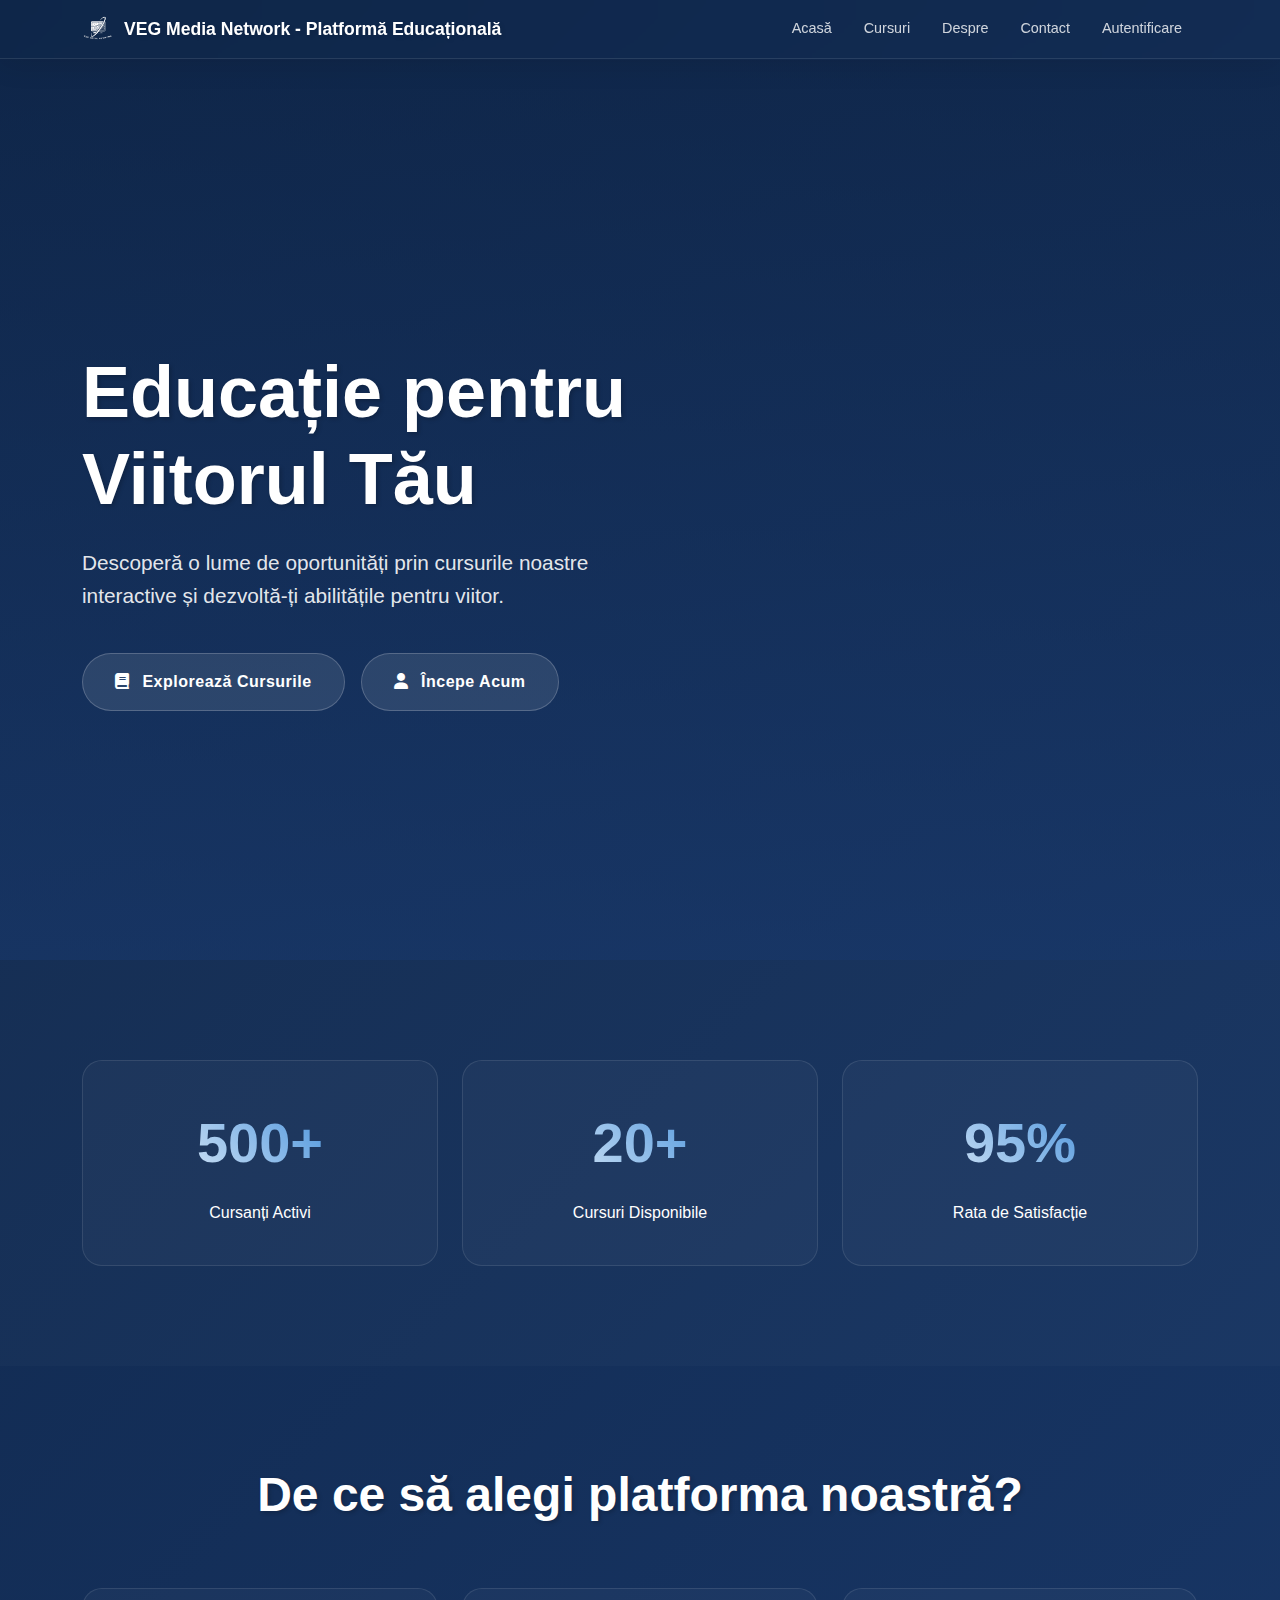
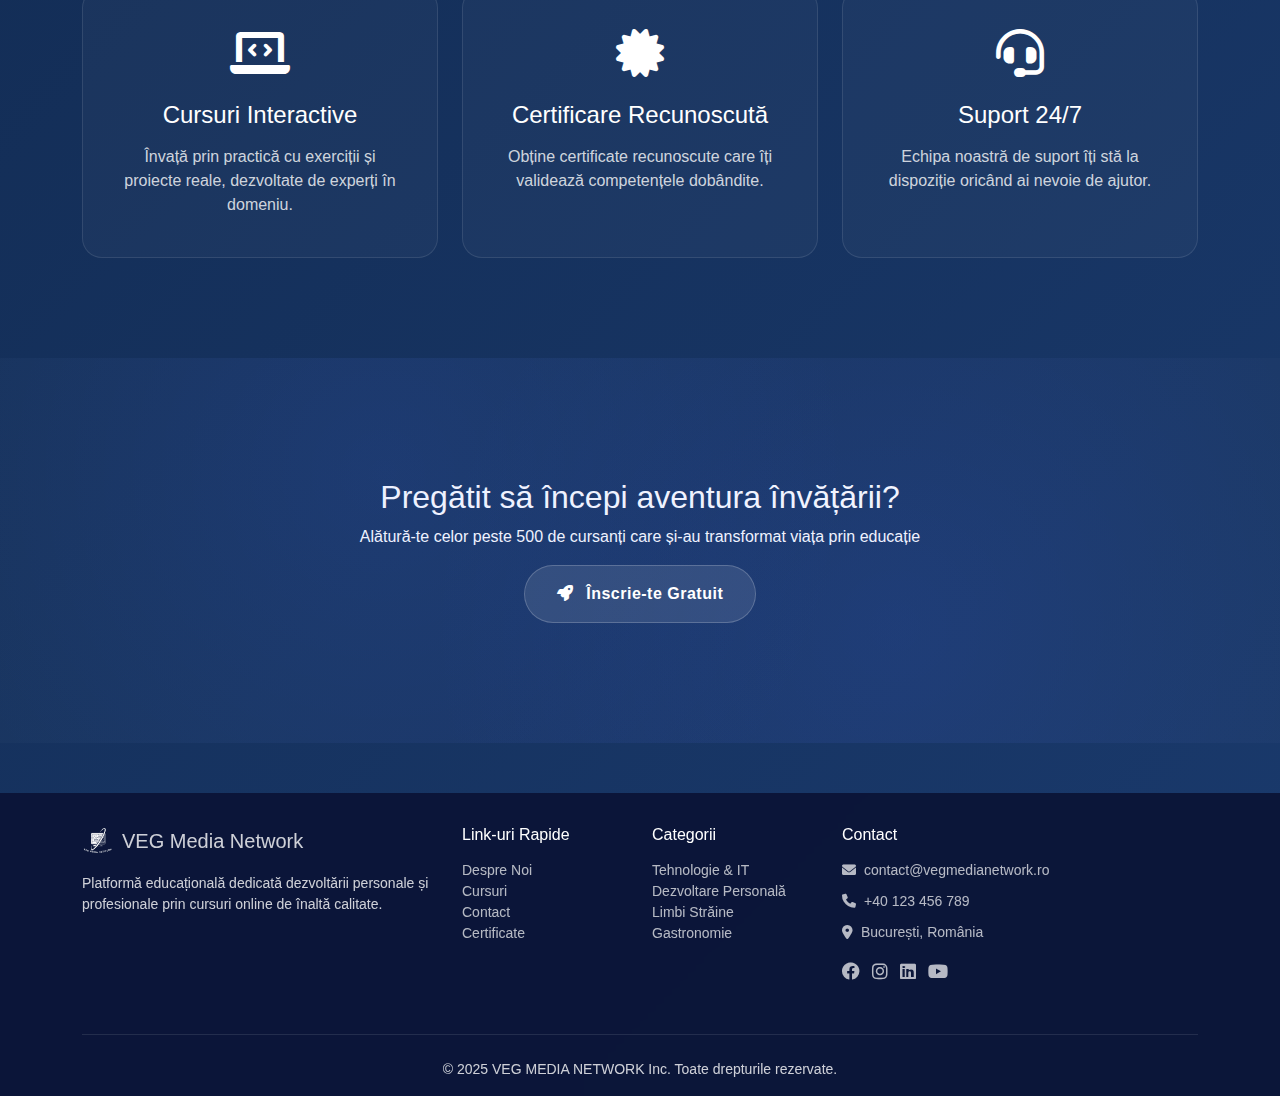
==== index.html @ f94cf7e3 "Initial commit" ====
<!DOCTYPE html>
<html lang="ro">
<head>
    <meta charset="UTF-8">
    <meta name="viewport" content="width=device-width, initial-scale=1.0">
    <title>VEG Media Network - Platformă Educațională</title>
    <link href="https://cdn.jsdelivr.net/npm/bootstrap@5.3.2/dist/css/bootstrap.min.css" rel="stylesheet">
    <link rel="stylesheet" href="https://cdnjs.cloudflare.com/ajax/libs/font-awesome/6.0.0/css/all.min.css">
    <style>
        :root {
            --primary-color: #1976D2;
            --secondary-color: #0f2649;
            --accent-color: #1a3a6d;
            --text-color: #ffffff;
            --text-secondary: rgba(255, 255, 255, 0.8);
        }

        body {
            background: linear-gradient(135deg, #0f2649 0%, #1a3a6d 100%);
            color: #ffffff;
            font-family: 'Segoe UI', Tahoma, Geneva, Verdana, sans-serif;
            min-height: 100vh;
            overflow-x: hidden;
            padding-top: 60px;
        }

        /* Navbar Styles */
        .navbar {
            background: rgba(15, 38, 73, 0.15) !important;
            backdrop-filter: blur(8px);
            -webkit-backdrop-filter: blur(8px);
            box-shadow: 0 4px 30px rgba(0, 0, 0, 0.1);
            padding: 0.5rem 0;
            border-bottom: 1px solid rgba(255, 255, 255, 0.1);
            transition: all 0.3s ease;
        }

        .navbar.scrolled {
            background: rgba(15, 38, 73, 0.35) !important;
        }

        .navbar-brand {
            display: flex;
            align-items: center;
            gap: 10px;
            font-size: 1.1rem;
            font-weight: 600;
            color: #ffffff !important;
            text-shadow: 2px 2px 4px rgba(0, 0, 0, 0.1);
            padding: 0.3rem 0;
            transition: all 0.3s ease;
        }

        .navbar-brand img {
            width: 32px;
            height: 32px;
            object-fit: contain;
            transition: all 0.3s ease;
        }

        .navbar-brand:hover {
            transform: translateY(-2px);
        }

        .navbar-brand:hover img {
            transform: rotate(360deg);
        }

        .navbar-brand div {
            display: flex;
            flex-direction: row;
            align-items: center;
            gap: 0.5rem;
            position: relative;
            white-space: nowrap;
        }

        .nav-link {
            color: rgba(255, 255, 255, 0.8) !important;
            font-weight: 500;
            padding: 0.4rem 0.8rem !important;
            margin: 0 0.2rem;
            border-radius: 6px;
            transition: all 0.3s ease;
            position: relative;
            font-size: 0.9rem;
            overflow: hidden;
        }

        .nav-link:hover {
            color: #ffffff !important;
            background: rgba(255, 255, 255, 0.1);
            transform: translateY(-2px);
        }

        .nav-link.active {
            color: #ffffff !important;
            background: rgba(25, 118, 210, 0.2);
            border: 1px solid rgba(25, 118, 210, 0.3);
        }

        /* Account Button Styles */
        .account-btn {
            display: none;
        }

        .account-btn .btn {
            display: flex;
            align-items: center;
            gap: 0.5rem;
            background: none;
            border: none;
            color: rgba(255, 255, 255, 0.8);
            padding: 0.4rem 1rem;
            transition: all 0.3s ease;
            font-size: 0.9rem;
            font-weight: 500;
        }

        .account-btn .btn:hover {
            color: #ffffff;
            transform: translateY(-2px);
        }

        .account-btn .btn i {
            color: rgba(255, 255, 255, 0.8);
            font-size: 1rem;
            transition: all 0.3s ease;
        }

        .account-btn .btn:hover i {
            transform: scale(1.1);
            color: #ffffff;
        }

        #userName {
            max-width: 150px;
            overflow: hidden;
            text-overflow: ellipsis;
            white-space: nowrap;
        }

        /* Dropdown Styles */
        .dropdown-menu {
            background: rgba(15, 38, 73, 0.95);
            backdrop-filter: blur(10px);
            border: 1px solid rgba(255, 255, 255, 0.1);
            border-radius: 12px;
            padding: 0.5rem;
            margin-top: 0.5rem;
            box-shadow: 0 4px 30px rgba(0, 0, 0, 0.2);
            animation: dropdownFade 0.3s ease;
        }

        .dropdown-menu .dropdown-item {
            color: rgba(255, 255, 255, 0.8);
            padding: 0.7rem 1.2rem;
            border-radius: 8px;
            transition: all 0.3s ease;
            display: flex;
            align-items: center;
            gap: 0.8rem;
        }

        .dropdown-menu .dropdown-item i {
            width: 20px;
            text-align: center;
            transition: all 0.3s ease;
        }

        .dropdown-menu .dropdown-item:hover {
            background: rgba(255, 255, 255, 0.1);
            color: #ffffff;
            transform: translateX(5px);
        }

        .dropdown-menu .dropdown-item:hover i {
            transform: scale(1.1);
        }

        .dropdown-divider {
            border-color: rgba(255, 255, 255, 0.1);
            margin: 0.5rem 0;
        }

        /* Logout Button Style */
        .dropdown-menu .dropdown-item[onclick="logout(event)"] {
            color: #ff4d4d;
        }

        .dropdown-menu .dropdown-item[onclick="logout(event)"] i {
            color: #ff4d4d;
        }

        .dropdown-menu .dropdown-item[onclick="logout(event)"]:hover {
            background: rgba(255, 77, 77, 0.1);
        }

        @keyframes dropdownFade {
            from {
                opacity: 0;
                transform: translateY(-10px);
            }
            to {
                opacity: 1;
                transform: translateY(0);
            }
        }

        /* Auth Button Styles */
        .auth-btn {
            display: block;
        }

        .auth-btn.hidden {
            display: none;
        }

        .auth-btn .nav-link {
            display: flex;
            align-items: center;
            gap: 0.5rem;
            background: rgba(25, 118, 210, 0.2);
            border: 1px solid rgba(25, 118, 210, 0.3);
        }

        .auth-btn .nav-link:hover {
            background: rgba(25, 118, 210, 0.3);
            transform: translateY(-2px);
        }

        .auth-btn .nav-link i {
            transition: all 0.3s ease;
        }

        .auth-btn .nav-link:hover i {
            transform: scale(1.1);
        }

        @media (max-width: 991px) {
            .navbar-brand {
                font-size: 0.9rem;
                padding: 0.5rem 0;
            }

            .navbar-brand div {
                white-space: normal;
                font-size: 0.85rem;
            }

            .navbar-brand img {
                width: 25px;
                height: 25px;
            }

            .navbar-collapse {
                background: rgba(15, 38, 73, 0.98) !important;
                backdrop-filter: blur(10px);
                -webkit-backdrop-filter: blur(10px);
                border-radius: 10px;
                padding: 0.8rem;
                margin-top: 0.5rem;
                border: 1px solid rgba(255, 255, 255, 0.1);
            }

            .nav-link {
                color: #ffffff !important;
                padding: 0.6rem 1rem !important;
                margin: 0.1rem 0;
                font-size: 0.85rem;
                font-weight: 500;
                border-radius: 6px;
            }

            .nav-link:hover {
                background: rgba(255, 255, 255, 0.1);
                color: #ffffff !important;
            }

            .nav-link.active {
                background: rgba(25, 118, 210, 0.3);
                color: #ffffff !important;
                border: 1px solid rgba(25, 118, 210, 0.4);
            }

            #userDropdown .nav-link {
                background: rgba(25, 118, 210, 0.2);
                border: 1px solid rgba(25, 118, 210, 0.3);
                padding: 0.6rem 1rem !important;
            }

            .navbar-toggler {
                padding: 0.4rem;
                border: 1px solid rgba(255, 255, 255, 0.2);
            }
        }

        @media (max-width: 480px) {
            .navbar-brand {
                font-size: 0.8rem;
            }

            .navbar-brand div {
                font-size: 0.75rem;
            }

            .navbar-brand img {
                width: 22px;
                height: 22px;
            }

            .nav-link {
                font-size: 0.8rem;
                padding: 0.5rem 0.8rem !important;
            }
        }

        /* Hero Section */
        .hero {
            min-height: 100vh;
            display: flex;
            align-items: center;
            position: relative;
            padding: 120px 0 80px;
            overflow: hidden;
            background: transparent;
        }

        .hero-video {
            position: absolute;
            top: 0;
            left: 0;
            width: 100%;
            height: 100%;
            object-fit: cover;
            opacity: 0.6;
            z-index: 1;
        }

        .hero::before {
            content: '';
            position: absolute;
            top: 0;
            left: 0;
            width: 100%;
            height: 100%;
            background: linear-gradient(to bottom, rgba(15, 38, 73, 0.6), rgba(26, 58, 109, 0.6));
            z-index: 2;
        }

        .hero-content {
            position: relative;
            z-index: 3;
            max-width: 600px;
        }

        .hero h1 {
            font-size: 4.5rem;
            font-weight: 800;
            margin-bottom: 1.5rem;
            color: #ffffff;
            text-shadow: 2px 2px 4px rgba(0, 0, 0, 0.2);
            animation: titlePop 1s cubic-bezier(0.4, 0, 0.2, 1);
        }

        .hero p {
            font-size: 1.3rem;
            color: rgba(255, 255, 255, 0.9);
            margin-bottom: 2.5rem;
            line-height: 1.6;
            animation: fadeInUp 1s ease-out 0.3s both;
        }

        /* Buttons */
        .btn-primary {
            background: rgba(255, 255, 255, 0.1) !important;
            border: 1px solid rgba(255, 255, 255, 0.2) !important;
            color: #ffffff !important;
            padding: 1rem 2rem;
            border-radius: 50px;
            font-weight: 600;
            letter-spacing: 0.5px;
            position: relative;
            overflow: hidden;
            transition: all 0.3s ease;
            z-index: 1;
        }

        .btn-primary::before {
            content: '';
            position: absolute;
            top: 0;
            left: 0;
            width: 100%;
            height: 100%;
            background: linear-gradient(45deg, transparent, rgba(255, 255, 255, 0.2), transparent);
            transform: translateX(-100%);
            transition: 0.6s;
            z-index: -1;
        }

        .btn-primary:hover {
            background: rgba(255, 255, 255, 0.2) !important;
            transform: translateY(-3px);
            box-shadow: 0 10px 20px rgba(62, 100, 255, 0.3);
        }

        .btn-primary:hover::before {
            transform: translateX(100%);
        }

        .btn-outline-primary {
            background: transparent !important;
            border: 1px solid rgba(255, 255, 255, 0.2) !important;
            color: #ffffff !important;
            padding: 1rem 2rem;
            border-radius: 50px;
            font-weight: 600;
            letter-spacing: 0.5px;
            transition: all 0.3s ease;
        }

        .btn-outline-primary:hover {
            background: rgba(255, 255, 255, 0.1) !important;
            transform: translateY(-3px);
            box-shadow: 0 10px 20px rgba(62, 100, 255, 0.3);
        }

        /* Stats Section */
        .stats {
            padding: 100px 0;
            position: relative;
            background: rgba(255, 255, 255, 0.02);
        }

        .stat-box {
            background: rgba(255, 255, 255, 0.03);
            border: 1px solid rgba(255, 255, 255, 0.1);
            border-radius: 20px;
            padding: 2.5rem;
            text-align: center;
            transition: all 0.4s ease;
            position: relative;
            overflow: hidden;
        }

        .stat-box::before {
            content: '';
            position: absolute;
            top: 0;
            left: 0;
            width: 100%;
            height: 100%;
            background: radial-gradient(circle at 50% 0%, rgba(62, 100, 255, 0.2), transparent 70%);
            opacity: 0;
            transition: 0.5s;
        }

        .stat-box:hover {
            transform: translateY(-10px);
            border-color: var(--primary-color);
        }

        .stat-box:hover::before {
            opacity: 1;
        }

        .stat-number {
            font-size: 3.5rem;
            font-weight: 800;
            background: linear-gradient(45deg, var(--text-color), var(--primary-color));
            -webkit-background-clip: text;
            -webkit-text-fill-color: transparent;
            margin-bottom: 1rem;
        }

        /* Features Section */
        .features {
            padding: 100px 0;
            background: transparent;
        }

        .section-title {
            text-align: center;
            margin-bottom: 4rem;
        }

        .section-title h2 {
            font-size: 3rem;
            font-weight: 800;
            margin-bottom: 1rem;
            color: #ffffff;
            text-shadow: 2px 2px 4px rgba(0, 0, 0, 0.2);
        }

        .feature-box {
            background: rgba(255, 255, 255, 0.03);
            border: 1px solid rgba(255, 255, 255, 0.1);
            border-radius: 20px;
            padding: 2.5rem;
            text-align: center;
            transition: all 0.4s ease;
            height: 100%;
            position: relative;
            overflow: hidden;
            text-decoration: none;
            display: block;
            cursor: pointer;
            color: #ffffff;
        }

        .feature-box::before {
            content: '';
            position: absolute;
            top: 0;
            left: 0;
            width: 100%;
            height: 100%;
            background: radial-gradient(circle at 50% 0%, rgba(62, 100, 255, 0.2), transparent 70%);
            opacity: 0;
            transition: 0.5s;
        }

        .feature-box:hover {
            transform: translateY(-10px);
            border-color: rgba(255, 255, 255, 0.3);
            background: rgba(255, 255, 255, 0.05);
        }

        .feature-box:hover::before {
            opacity: 1;
        }

        .feature-icon {
            color: #ffffff;
            font-size: 3rem;
            margin-bottom: 1.5rem;
            transition: all 0.4s ease;
        }

        .feature-box:hover .feature-icon {
            color: #ffffff;
            transform: scale(1.1) rotate(10deg);
        }

        .feature-box h3 {
            color: #ffffff;
            margin-bottom: 1rem;
            font-size: 1.5rem;
        }

        .feature-box p {
            color: rgba(255, 255, 255, 0.8);
            margin-bottom: 0;
        }

        /* CTA Section */
        .cta-section {
            padding: 120px 0;
            text-align: center;
            background: rgba(255, 255, 255, 0.02);
            position: relative;
            overflow: hidden;
        }

        .cta-section::before {
            content: '';
            position: absolute;
            top: 0;
            left: 0;
            width: 100%;
            height: 100%;
            background: 
                radial-gradient(circle at 30% 30%, rgba(62, 100, 255, 0.1), transparent 50%),
                radial-gradient(circle at 70% 70%, rgba(62, 100, 255, 0.1), transparent 50%);
            animation: ctaGradient 10s ease-in-out infinite alternate;
        }

        @keyframes ctaGradient {
            0% { transform: scale(1); }
            100% { transform: scale(1.1); }
        }

        /* Animations */
        @keyframes titlePop {
            0% { transform: scale(0.8); opacity: 0; }
            100% { transform: scale(1); opacity: 1; }
        }

        @keyframes fadeInUp {
            from {
                opacity: 0;
                transform: translateY(20px);
            }
            to {
                opacity: 1;
                transform: translateY(0);
            }
        }

        /* Responsive Design */
        @media (max-width: 991px) {
            .hero h1 {
                font-size: 3rem;
            }

            .hero p {
                font-size: 1.1rem;
            }

            .section-title h2 {
                font-size: 2.5rem;
            }

            .stat-number {
                font-size: 2.8rem;
            }
        }

        @media (max-width: 768px) {
            .hero h1 {
                font-size: 2.5rem;
            }

            .btn {
                width: 100%;
                margin-bottom: 1rem;
            }

            .stat-box,
            .feature-box {
                margin-bottom: 1.5rem;
            }
        }

        .footer {
            background: rgba(11, 20, 55, 0.95);
            backdrop-filter: blur(10px);
            color: rgba(255, 255, 255, 0.8);
            position: relative;
            margin-top: 50px;
            font-size: 14px;
        }

        .footer .text-muted {
            color: rgba(255, 255, 255, 0.8) !important;
        }

        .footer .py-5 {
            padding-top: 2rem !important;
            padding-bottom: 2rem !important;
        }

        .footer .mb-4 {
            margin-bottom: 1rem !important;
        }

        .footer-logo {
            width: 32px;
            height: 32px;
        }

        .footer-links a, .footer-contact li, .social-links a {
            color: rgba(255, 255, 255, 0.7);
            text-decoration: none;
            transition: color 0.3s ease;
        }

        .footer-links a:hover, .social-links a:hover {
            color: #fff;
            text-decoration: none;
        }

        .footer-contact li {
            margin-bottom: 10px;
        }

        .social-links a {
            font-size: 18px;
        }

        .border-secondary {
            border-color: rgba(255, 255, 255, 0.1) !important;
        }

        /* Auth Tabs Styles */
        .nav-tabs {
            border: none;
            gap: 0.5rem;
        }

        .nav-tabs .nav-link {
            color: rgba(255, 255, 255, 0.8);
            border: none;
            padding: 0.5rem 1rem;
            border-radius: 8px;
            transition: all 0.3s ease;
            background: rgba(255, 255, 255, 0.05);
            margin: 0;
        }

        .nav-tabs .nav-link:hover {
            color: #ffffff;
            background: rgba(255, 255, 255, 0.1);
        }

        .nav-tabs .nav-link.active {
            color: #ffffff;
            background: rgba(25, 118, 210, 0.2);
            border: 1px solid rgba(25, 118, 210, 0.3);
        }

        .nav-tabs .nav-link i {
            margin-right: 0.5rem;
        }

        /* Form Styles */
        .form-control {
            background: rgba(255, 255, 255, 0.1);
            border: 1px solid rgba(255, 255, 255, 0.2);
            color: #ffffff;
            padding: 0.8rem 1rem;
            border-radius: 8px;
            transition: all 0.3s ease;
        }

        .form-control:focus {
            background: rgba(255, 255, 255, 0.15);
            border-color: rgba(25, 118, 210, 0.5);
            color: #ffffff;
            box-shadow: 0 0 0 0.2rem rgba(25, 118, 210, 0.25);
        }

        .form-control::placeholder {
            color: rgba(255, 255, 255, 0.5);
        }

        .form-label {
            color: rgba(255, 255, 255, 0.9);
            margin-bottom: 0.5rem;
            font-weight: 500;
        }

        .form-check-label {
            color: rgba(255, 255, 255, 0.8);
        }

        .form-check-input {
            background-color: rgba(255, 255, 255, 0.2);
            border-color: rgba(255, 255, 255, 0.3);
        }

        .form-check-input:checked {
            background-color: var(--primary-color);
            border-color: var(--primary-color);
        }

        .card {
            background: rgba(15, 38, 73, 0.5);
            backdrop-filter: blur(10px);
            border-radius: 15px;
            box-shadow: 0 4px 30px rgba(0, 0, 0, 0.1);
        }

        .card-body {
            padding: 2rem;
        }
    </style>
</head>
<body>
    <!-- Navbar -->
    <nav class="navbar navbar-expand-lg navbar-dark fixed-top">
        <div class="container">
            <a class="navbar-brand" href="index.html">
                <img src="images/logo.png" alt="VEG Media Network Logo">
                <div>VEG Media Network - Platformă Educațională</div>
            </a>
            <button class="navbar-toggler" type="button" data-bs-toggle="collapse" data-bs-target="#navbarNav">
                <span class="navbar-toggler-icon"></span>
            </button>
            <div class="collapse navbar-collapse" id="navbarNav">
                <ul class="navbar-nav ms-auto">
                    <li class="nav-item">
                        <a class="nav-link" href="index.html">Acasă</a>
                    </li>
                    <li class="nav-item">
                        <a class="nav-link" href="pages/cursuri.html">Cursuri</a>
                    </li>
                    <li class="nav-item">
                        <a class="nav-link" href="pages/despre.html">Despre</a>
                    </li>
                    <li class="nav-item">
                        <a class="nav-link" href="pages/contact.html">Contact</a>
                    </li>
                    <li class="nav-item dropdown">
                        <a class="nav-link dropdown-toggle account-btn" href="#" role="button" data-bs-toggle="dropdown" style="display: none;">
                            <i class="fas fa-user-circle"></i>
                            <span id="userName">Cont</span>
                        </a>
                        <ul class="dropdown-menu dropdown-menu-end">
                            <li><a class="dropdown-item" href="pages/profil.html"><i class="fas fa-user"></i> Profilul meu</a></li>
                            <li><a class="dropdown-item" href="pages/cursuri-mele.html"><i class="fas fa-book"></i> Cursurile mele</a></li>
                            <li><a class="dropdown-item" href="pages/certificate.html"><i class="fas fa-certificate"></i> Certificate</a></li>
                            <li><a class="dropdown-item" href="pages/setari.html"><i class="fas fa-cog"></i> Setări</a></li>
                            <li><hr class="dropdown-divider"></li>
                            <li><a class="dropdown-item" href="#" onclick="logout(event)"><i class="fas fa-sign-out-alt"></i> Deconectare</a></li>
                        </ul>
                    </li>
                    <li class="nav-item">
                        <a class="nav-link auth-btn" href="pages/autentificare.html">Autentificare</a>
                    </li>
                </ul>
            </div>
        </div>
    </nav>

    <!-- Hero Section -->
    <section class="hero">
        <video class="hero-video" autoplay muted loop playsinline>
            <source src="videos/background.mp4" type="video/mp4">
        </video>
        <div class="container">
            <div class="hero-content">
                <h1>Educație pentru Viitorul Tău</h1>
                <p>Descoperă o lume de oportunități prin cursurile noastre interactive și dezvoltă-ți abilitățile pentru viitor.</p>
                <div class="d-flex gap-3 flex-wrap">
                    <a href="pages/autentificare.html" class="btn btn-primary">
                        <i class="fas fa-book me-2"></i>
                        Explorează Cursurile
                    </a>
                    <a href="pages/autentificare.html" class="btn btn-primary">
                        <i class="fas fa-user me-2"></i>
                        Începe Acum
                    </a>
                </div>
            </div>
        </div>
    </section>

    <!-- Stats Section -->
    <section class="stats">
        <div class="container">
            <div class="row">
                <div class="col-md-4">
                    <div class="stat-box">
                        <div class="stat-number">500+</div>
                        <div class="stat-label">Cursanți Activi</div>
                    </div>
                </div>
                <div class="col-md-4">
                    <div class="stat-box">
                        <div class="stat-number">20+</div>
                        <div class="stat-label">Cursuri Disponibile</div>
                    </div>
                </div>
                <div class="col-md-4">
                    <div class="stat-box">
                        <div class="stat-number">95%</div>
                        <div class="stat-label">Rata de Satisfacție</div>
                    </div>
                </div>
            </div>
        </div>
    </section>

    <!-- Features Section -->
    <section class="features">
        <div class="container">
            <div class="section-title">
                <h2>De ce să alegi platforma noastră?</h2>
            </div>
            <div class="row">
                <div class="col-md-4">
                    <a href="pages/autentificare.html" class="feature-box">
                        <i class="fas fa-laptop-code feature-icon"></i>
                        <h3>Cursuri Interactive</h3>
                        <p>Învață prin practică cu exerciții și proiecte reale, dezvoltate de experți în domeniu.</p>
                    </a>
                </div>
                <div class="col-md-4">
                    <a href="pages/certificate.html" class="feature-box">
                        <i class="fas fa-certificate feature-icon"></i>
                        <h3>Certificare Recunoscută</h3>
                        <p>Obține certificate recunoscute care îți validează competențele dobândite.</p>
                    </a>
                </div>
                <div class="col-md-4">
                    <a href="pages/contact.html" class="feature-box">
                        <i class="fas fa-headset feature-icon"></i>
                        <h3>Suport 24/7</h3>
                        <p>Echipa noastră de suport îți stă la dispoziție oricând ai nevoie de ajutor.</p>
                    </a>
                </div>
            </div>
        </div>
    </section>

    <!-- CTA Section -->
    <section class="cta-section">
        <div class="container">
            <h2>Pregătit să începi aventura învățării?</h2>
            <p>Alătură-te celor peste 500 de cursanți care și-au transformat viața prin educație</p>
            <a href="pages/autentificare.html" class="btn btn-primary">
                <i class="fas fa-rocket me-2"></i>
                Înscrie-te Gratuit
            </a>
        </div>
    </section>

    <!-- Footer -->
    <footer class="footer">
        <div class="container">
            <div class="row py-5">
                <!-- Logo și Despre Noi -->
                <div class="col-lg-4 mb-4">
                    <div class="footer-brand d-flex align-items-center mb-3">
                        <img src="images/logo.png" alt="VEG Media Network Logo" class="footer-logo me-2">
                        <h5 class="mb-0">VEG Media Network</h5>
                    </div>
                    <p class="text-muted">Platformă educațională dedicată dezvoltării personale și profesionale prin cursuri online de înaltă calitate.</p>
                </div>

                <!-- Link-uri Rapide -->
                <div class="col-lg-2 col-md-4 mb-4">
                    <h6 class="text-white mb-3">Link-uri Rapide</h6>
                    <ul class="list-unstyled footer-links">
                        <li><a href="pages/despre.html">Despre Noi</a></li>
                        <li><a href="pages/cursuri.html">Cursuri</a></li>
                        <li><a href="pages/contact.html">Contact</a></li>
                        <li><a href="pages/certificate.html">Certificate</a></li>
                    </ul>
                </div>

                <!-- Categorii -->
                <div class="col-lg-2 col-md-4 mb-4">
                    <h6 class="text-white mb-3">Categorii</h6>
                    <ul class="list-unstyled footer-links">
                        <li><a href="pages/cursuri.html#tehnologie">Tehnologie & IT</a></li>
                        <li><a href="pages/cursuri.html#dezvoltare">Dezvoltare Personală</a></li>
                        <li><a href="pages/cursuri.html#limbi">Limbi Străine</a></li>
                        <li><a href="pages/cursuri.html#gastronomie">Gastronomie</a></li>
                    </ul>
                </div>

                <!-- Contact -->
                <div class="col-lg-4 col-md-4 mb-4">
                    <h6 class="text-white mb-3">Contact</h6>
                    <ul class="list-unstyled footer-contact">
                        <li><i class="fas fa-envelope me-2"></i>contact@vegmedianetwork.ro</li>
                        <li><i class="fas fa-phone me-2"></i>+40 123 456 789</li>
                        <li><i class="fas fa-map-marker-alt me-2"></i>București, România</li>
                    </ul>
                    <div class="social-links mt-3">
                        <a href="#" class="me-2"><i class="fab fa-facebook"></i></a>
                        <a href="#" class="me-2"><i class="fab fa-instagram"></i></a>
                        <a href="#" class="me-2"><i class="fab fa-linkedin"></i></a>
                        <a href="#" class="me-2"><i class="fab fa-youtube"></i></a>
                    </div>
                </div>
            </div>

            <!-- Copyright -->
            <div class="border-top border-secondary pt-4 pb-3 text-center">
                <p class="mb-0">&copy; 2025 VEG MEDIA NETWORK Inc. Toate drepturile rezervate.</p>
            </div>
        </div>
    </footer>

    <script src="https://cdn.jsdelivr.net/npm/bootstrap@5.3.2/dist/js/bootstrap.bundle.min.js"></script>
    <script>
        // Verifică starea autentificării
        function checkAuthStatus() {
            const authState = JSON.parse(localStorage.getItem('authState') || sessionStorage.getItem('authState') || '{}');
            const userDropdown = document.querySelector('.account-btn');
            const authBtn = document.querySelector('.auth-btn');
            const userName = document.getElementById('userName');
            
            console.log('Status autentificare:', authState.isAuthenticated);
            console.log('Date utilizator:', authState.user);
            
            if (authState.isAuthenticated) {
                if (userDropdown) {
                    userDropdown.style.display = 'block';
                    console.log('Buton cont vizibil');
                }
                if (authBtn) {
                    authBtn.style.display = 'none';
                    console.log('Buton autentificare ascuns');
                }
                
                try {
                    const displayName = authState.user?.name || authState.user?.numeComplet || 'Contul meu';
                    if (userName) {
                        userName.textContent = displayName;
                        console.log('Nume utilizator setat:', displayName);
                    }
                } catch (error) {
                    console.error('Eroare la setarea numelui utilizatorului:', error);
                    if (userName) userName.textContent = 'Contul meu';
                }
            } else {
                if (userDropdown) {
                    userDropdown.style.display = 'none';
                    console.log('Buton cont ascuns');
                }
                if (authBtn) {
                    authBtn.style.display = 'block';
                    console.log('Buton autentificare vizibil');
                }
            }
        }

        // Funcție pentru deconectare
        function logout(e) {
            if (e) e.preventDefault();
            console.log('Deconectare inițiată...');
            
            localStorage.removeItem('authState');
            sessionStorage.removeItem('authState');
            
            checkAuthStatus();
            
            console.log('Redirecționare către pagina de autentificare...');
            window.location.href = 'pages/autentificare.html';
            
            return false;
        }

        // Verifică starea de autentificare la încărcarea paginii
        document.addEventListener('DOMContentLoaded', function() {
            console.log('DOM încărcat, verificare status...');
            
            // Verifică starea inițială
            checkAuthStatus();
            
            // Adaugă event listener pentru butonul de deconectare
            const logoutBtn = document.querySelector('.dropdown-item[href="#"]:not([onclick])');
            if (logoutBtn) {
                logoutBtn.onclick = logout;
            }
        });

        // Verifică periodic starea de autentificare
        setInterval(checkAuthStatus, 1000);
    </script>
</body>
</html>
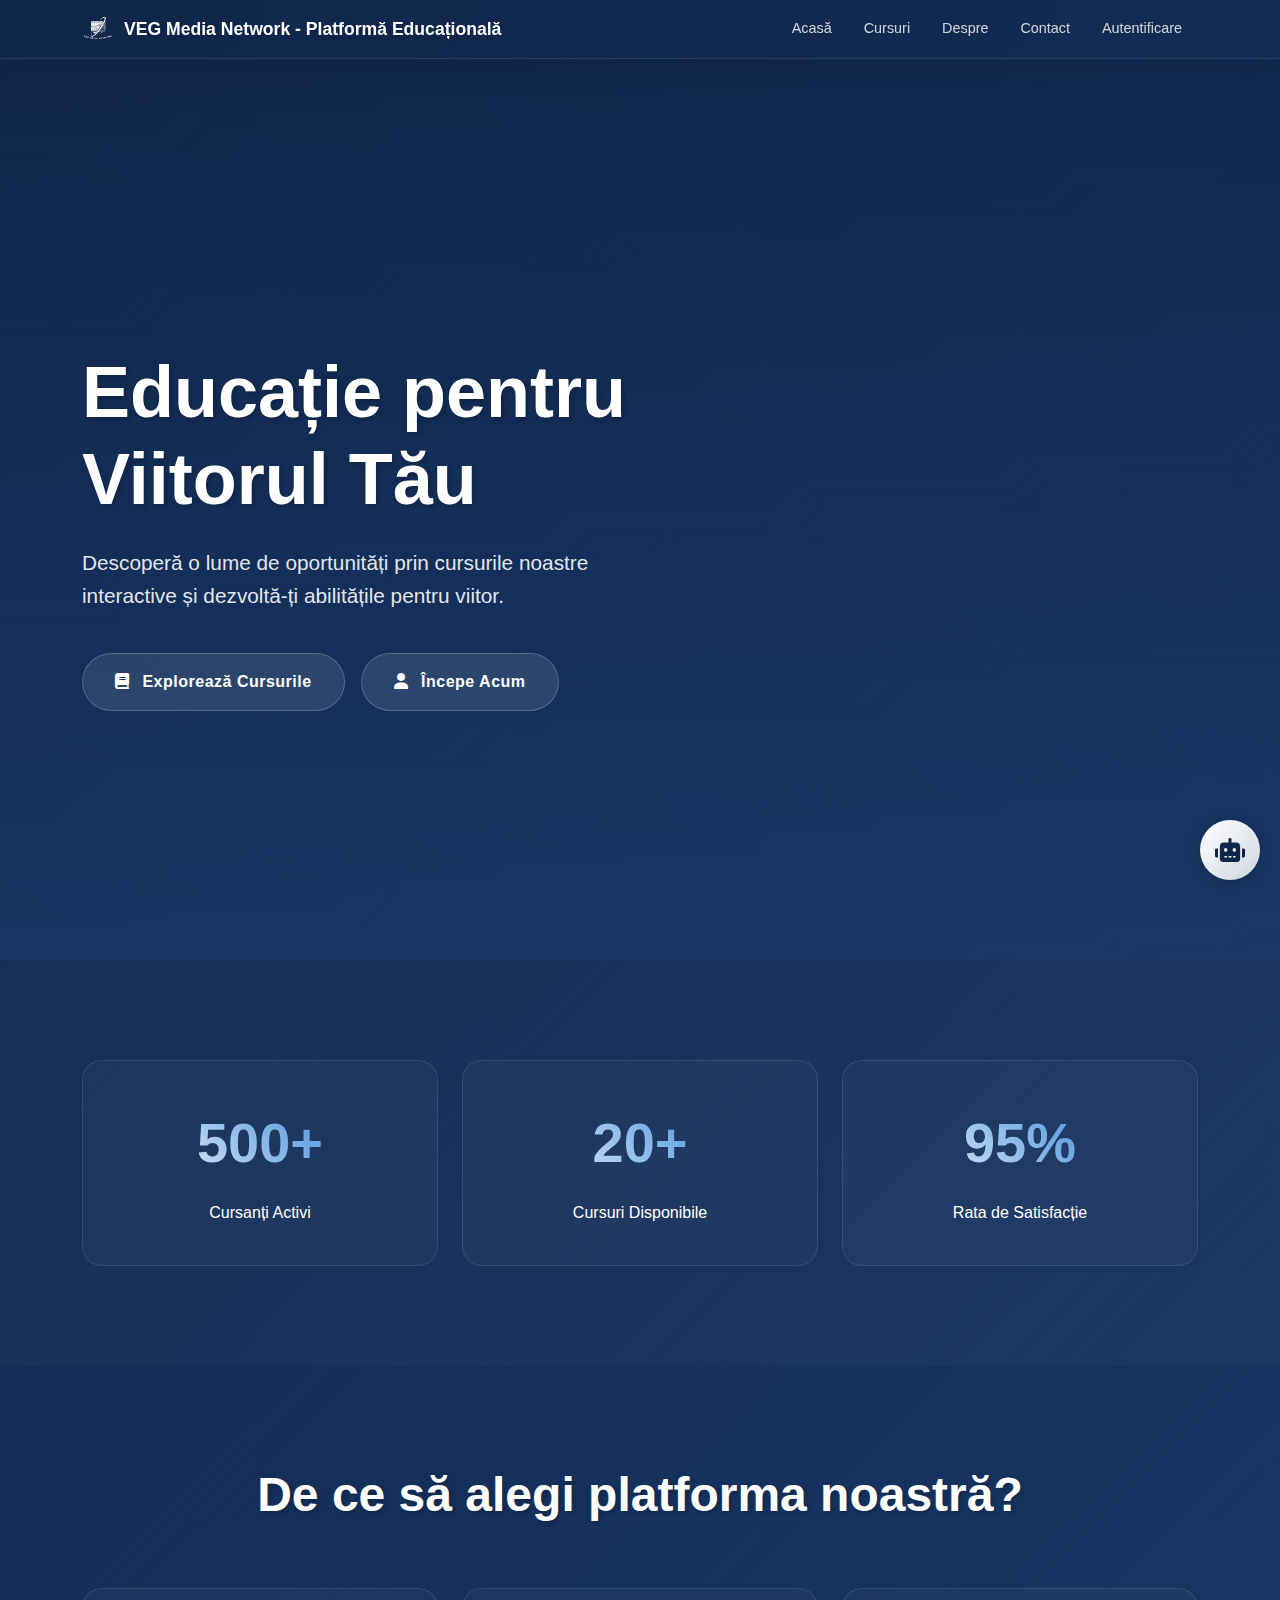
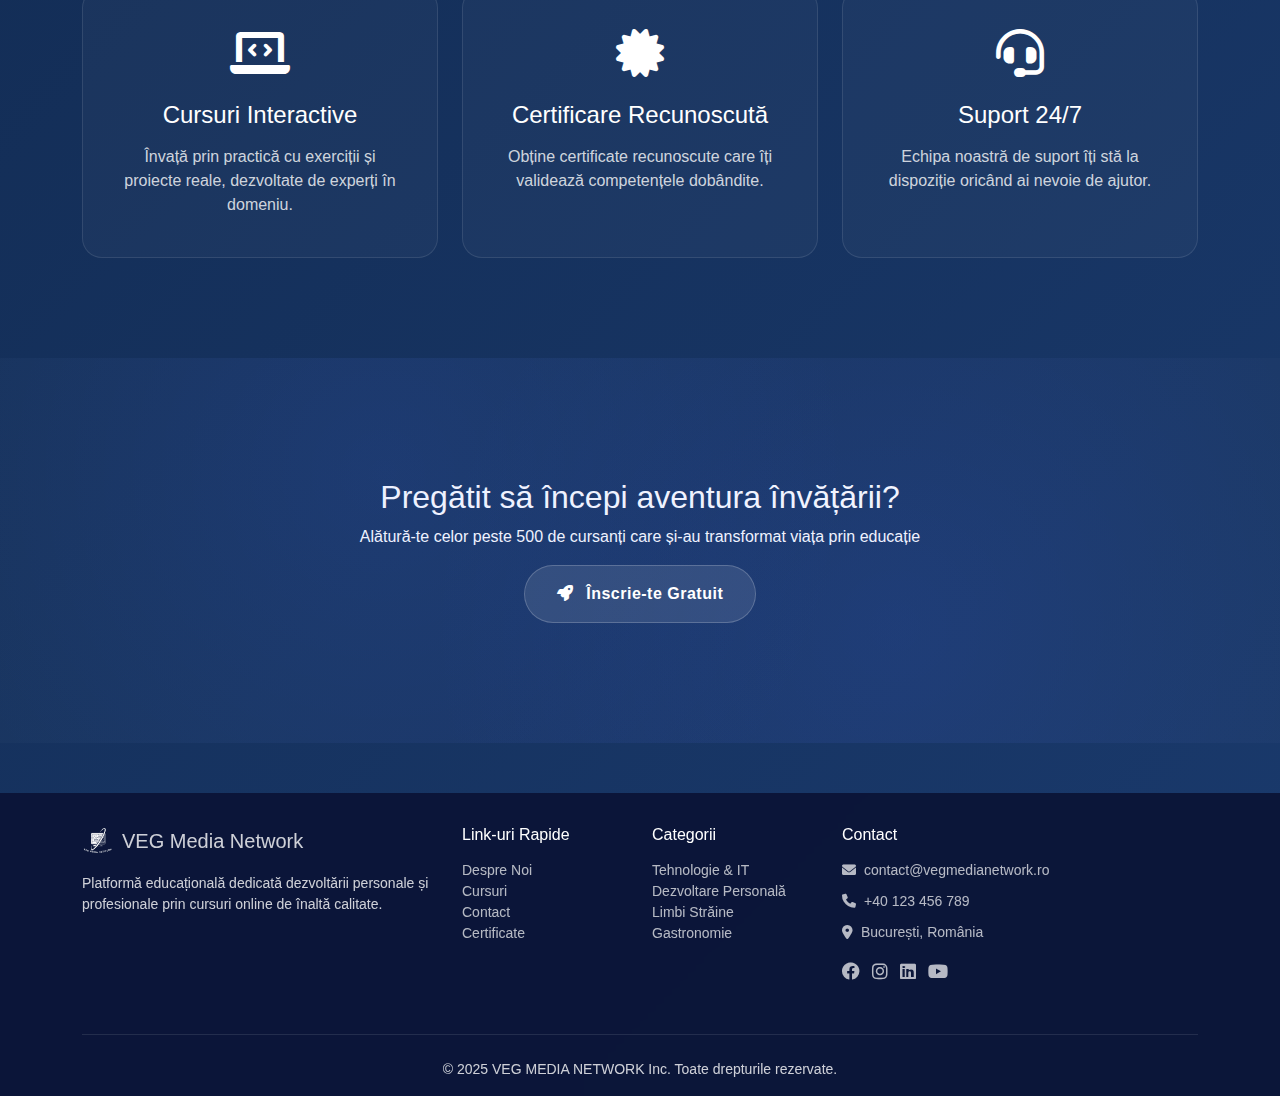
==== commit 7c718493: "z" ====
--- a/index.html
+++ b/index.html
@@ -6,6 +6,7 @@
     <title>VEG Media Network - Platformă Educațională</title>
     <link href="https://cdn.jsdelivr.net/npm/bootstrap@5.3.2/dist/css/bootstrap.min.css" rel="stylesheet">
     <link rel="stylesheet" href="https://cdnjs.cloudflare.com/ajax/libs/font-awesome/6.0.0/css/all.min.css">
+    <link rel="stylesheet" href="css/chatbot.css">
     <style>
         :root {
             --primary-color: #1976D2;
@@ -470,6 +471,7 @@
             font-weight: 800;
             background: linear-gradient(45deg, var(--text-color), var(--primary-color));
             -webkit-background-clip: text;
+            background-clip: text;
             -webkit-text-fill-color: transparent;
             margin-bottom: 1rem;
         }
@@ -764,6 +766,328 @@
 
         .card-body {
             padding: 2rem;
+        }
+
+        .hero-title {
+            font-size: 3.5rem;
+            font-weight: 700;
+            margin-bottom: 1.5rem;
+            background: linear-gradient(135deg, #ffffff 0%, rgba(255, 255, 255, 0.8) 100%);
+            -webkit-background-clip: text;
+            background-clip: text;
+            -webkit-text-fill-color: transparent;
+        }
+
+        /* Stiluri pentru dispozitive mobile */
+        @media (max-width: 768px) {
+            .navbar-brand {
+                font-size: 1rem;
+            }
+
+            .navbar-brand img {
+                width: 28px;
+                height: 28px;
+            }
+
+            .hero-title {
+                font-size: 2.5rem;
+                text-align: center;
+            }
+
+            .hero-subtitle {
+                font-size: 1.1rem;
+                text-align: center;
+                padding: 0 1rem;
+            }
+
+            .hero-buttons {
+                flex-direction: column;
+                gap: 1rem;
+                width: 100%;
+                padding: 0 1rem;
+            }
+
+            .hero-buttons .btn {
+                width: 100%;
+                text-align: center;
+            }
+
+            .stats-section {
+                padding: 2rem 1rem;
+            }
+
+            .stat-item {
+                padding: 1rem;
+            }
+
+            .stat-number {
+                font-size: 2.5rem;
+            }
+
+            .stat-label {
+                font-size: 0.9rem;
+            }
+
+            .section-title {
+                font-size: 2rem;
+                text-align: center;
+            }
+
+            .section-subtitle {
+                font-size: 1rem;
+                text-align: center;
+                padding: 0 1rem;
+            }
+
+            .course-card {
+                margin-bottom: 1.5rem;
+            }
+
+            .course-card img {
+                height: 200px;
+            }
+
+            .course-card .card-body {
+                padding: 1rem;
+            }
+
+            .course-card .card-title {
+                font-size: 1.2rem;
+            }
+
+            .course-card .card-text {
+                font-size: 0.9rem;
+            }
+
+            .course-card .btn {
+                width: 100%;
+                text-align: center;
+            }
+
+            .features-grid {
+                grid-template-columns: 1fr;
+                gap: 1.5rem;
+                padding: 0 1rem;
+            }
+
+            .feature-card {
+                padding: 1.5rem;
+            }
+
+            .feature-card i {
+                font-size: 2rem;
+            }
+
+            .feature-card h3 {
+                font-size: 1.3rem;
+            }
+
+            .feature-card p {
+                font-size: 0.95rem;
+            }
+
+            .testimonial-card {
+                padding: 1.5rem;
+                margin: 0 1rem;
+            }
+
+            .testimonial-text {
+                font-size: 1rem;
+            }
+
+            .testimonial-author {
+                font-size: 0.9rem;
+            }
+
+            .testimonial-role {
+                font-size: 0.8rem;
+            }
+
+            .cta-section {
+                padding: 3rem 1rem;
+                text-align: center;
+            }
+
+            .cta-title {
+                font-size: 2rem;
+            }
+
+            .cta-subtitle {
+                font-size: 1rem;
+                margin-bottom: 2rem;
+            }
+
+            .cta-buttons {
+                flex-direction: column;
+                gap: 1rem;
+            }
+
+            .cta-buttons .btn {
+                width: 100%;
+                text-align: center;
+            }
+
+            .footer {
+                padding: 3rem 1rem;
+            }
+
+            .footer-content {
+                grid-template-columns: 1fr;
+                gap: 2rem;
+                text-align: center;
+            }
+
+            .footer-section h3 {
+                font-size: 1.3rem;
+            }
+
+            .footer-section ul {
+                padding: 0;
+            }
+
+            .footer-section ul li {
+                margin-bottom: 0.8rem;
+            }
+
+            .social-links {
+                justify-content: center;
+            }
+
+            .footer-bottom {
+                flex-direction: column;
+                text-align: center;
+                gap: 1rem;
+            }
+
+            /* Ajustări pentru dropdown menu pe mobile */
+            .dropdown-menu {
+                background: rgba(15, 38, 73, 0.98);
+                border: none;
+                border-radius: 0;
+                margin-top: 0;
+                padding: 0.5rem;
+            }
+
+            .dropdown-menu .dropdown-item {
+                padding: 0.8rem 1rem;
+                text-align: center;
+            }
+
+            /* Ajustări pentru butoane pe mobile */
+            .btn {
+                padding: 0.8rem 1.5rem;
+                font-size: 0.95rem;
+            }
+
+            /* Ajustări pentru container pe mobile */
+            .container {
+                padding-left: 1rem;
+                padding-right: 1rem;
+            }
+
+            /* Ajustări pentru navbar pe mobile */
+            .navbar {
+                padding: 0.5rem 0;
+            }
+
+            .navbar-toggler {
+                padding: 0.4rem;
+            }
+
+            .navbar-toggler-icon {
+                width: 1.5rem;
+                height: 1.5rem;
+            }
+
+            .navbar-collapse {
+                background: rgba(15, 38, 73, 0.98);
+                padding: 1rem;
+                border-radius: 8px;
+                margin-top: 0.5rem;
+            }
+
+            .nav-link {
+                padding: 0.8rem 1rem !important;
+                text-align: center;
+            }
+
+            /* Ajustări pentru carduri pe mobile */
+            .card {
+                margin-bottom: 1.5rem;
+            }
+
+            .card-body {
+                padding: 1rem;
+            }
+
+            .card-title {
+                font-size: 1.2rem;
+            }
+
+            .card-text {
+                font-size: 0.9rem;
+            }
+
+            /* Ajustări pentru imagini pe mobile */
+            img {
+                max-width: 100%;
+                height: auto;
+            }
+
+            /* Ajustări pentru spațiere pe mobile */
+            section {
+                padding: 3rem 0;
+            }
+
+            .section-title {
+                margin-bottom: 1.5rem;
+            }
+
+            /* Ajustări pentru grid pe mobile */
+            .row {
+                margin-left: -0.5rem;
+                margin-right: -0.5rem;
+            }
+
+            .col-md-4, .col-md-6 {
+                padding-left: 0.5rem;
+                padding-right: 0.5rem;
+            }
+        }
+
+        /* Stiluri pentru dispozitive foarte mici */
+        @media (max-width: 576px) {
+            .hero-title {
+                font-size: 2rem;
+            }
+
+            .hero-subtitle {
+                font-size: 1rem;
+            }
+
+            .stat-number {
+                font-size: 2rem;
+            }
+
+            .section-title {
+                font-size: 1.8rem;
+            }
+
+            .feature-card {
+                padding: 1.2rem;
+            }
+
+            .testimonial-card {
+                padding: 1.2rem;
+            }
+
+            .cta-title {
+                font-size: 1.8rem;
+            }
+
+            .footer-section h3 {
+                font-size: 1.2rem;
+            }
         }
     </style>
 </head>
@@ -966,7 +1290,33 @@
         </div>
     </footer>
 
+    <div class="chatbot-container">
+        <div class="chatbot-button" onclick="toggleChat()">
+            <i class="fas fa-robot"></i>
+        </div>
+        <div class="chatbot-window">
+            <div class="chatbot-header">
+                <h3>Asistent Virtual</h3>
+                <button class="chatbot-close" onclick="toggleChat()">
+                    <i class="fas fa-times"></i>
+                </button>
+            </div>
+            <div class="chatbot-messages" id="chatMessages">
+                <div class="message bot">
+                    Bună! Sunt asistentul virtual al VEG Media Network. Cum te pot ajuta astăzi?
+                </div>
+            </div>
+            <div class="chatbot-input">
+                <input type="text" id="userInput" placeholder="Scrie un mesaj..." onkeypress="handleKeyPress(event)">
+                <button onclick="sendMessage()">
+                    <i class="fas fa-paper-plane"></i>
+                </button>
+            </div>
+        </div>
+    </div>
+
     <script src="https://cdn.jsdelivr.net/npm/bootstrap@5.3.2/dist/js/bootstrap.bundle.min.js"></script>
+    <script src="js/chatbot.js"></script>
     <script>
         // Verifică starea autentificării
         function checkAuthStatus() {
--- a/css/chatbot.css
+++ b/css/chatbot.css
@@ -0,0 +1,220 @@
+/* Stiluri pentru chatbot */
+.chatbot-container {
+    position: fixed;
+    bottom: 20px;
+    right: 20px;
+    z-index: 1000;
+}
+
+.chatbot-button {
+    width: 60px;
+    height: 60px;
+    background: linear-gradient(135deg, #ffffff 0%, rgba(255, 255, 255, 0.8) 100%);
+    border-radius: 50%;
+    display: flex;
+    align-items: center;
+    justify-content: center;
+    cursor: pointer;
+    box-shadow: 0 4px 15px rgba(0, 0, 0, 0.2);
+    transition: all 0.3s ease;
+}
+
+.chatbot-button:hover {
+    transform: scale(1.1);
+    box-shadow: 0 6px 20px rgba(0, 0, 0, 0.3);
+}
+
+.chatbot-button i {
+    font-size: 24px;
+    color: #0f2649;
+}
+
+.chatbot-window {
+    position: fixed;
+    bottom: 90px;
+    right: 20px;
+    width: 350px;
+    height: 500px;
+    background: rgba(15, 38, 73, 0.95);
+    border-radius: 15px;
+    box-shadow: 0 5px 25px rgba(0, 0, 0, 0.3);
+    display: none;
+    flex-direction: column;
+    overflow: hidden;
+    backdrop-filter: blur(10px);
+    border: 1px solid rgba(255, 255, 255, 0.1);
+}
+
+.chatbot-window.active {
+    display: flex;
+    animation: slideUp 0.3s ease;
+}
+
+.chatbot-header {
+    padding: 15px 20px;
+    background: rgba(255, 255, 255, 0.1);
+    display: flex;
+    align-items: center;
+    justify-content: space-between;
+}
+
+.chatbot-header h3 {
+    margin: 0;
+    color: #ffffff;
+    font-size: 1.2rem;
+    font-weight: 600;
+}
+
+.chatbot-close {
+    background: none;
+    border: none;
+    color: #ffffff;
+    cursor: pointer;
+    font-size: 1.2rem;
+    padding: 5px;
+    transition: all 0.3s ease;
+}
+
+.chatbot-close:hover {
+    transform: rotate(90deg);
+}
+
+.chatbot-messages {
+    flex: 1;
+    padding: 20px;
+    overflow-y: auto;
+    display: flex;
+    flex-direction: column;
+    gap: 15px;
+}
+
+.message {
+    max-width: 80%;
+    padding: 10px 15px;
+    border-radius: 15px;
+    font-size: 0.95rem;
+    line-height: 1.4;
+    position: relative;
+}
+
+.message.user {
+    background: rgba(255, 255, 255, 0.1);
+    color: #ffffff;
+    margin-left: auto;
+    border-bottom-right-radius: 5px;
+}
+
+.message.bot {
+    background: rgba(255, 255, 255, 0.05);
+    color: #ffffff;
+    margin-right: auto;
+    border-bottom-left-radius: 5px;
+}
+
+.chatbot-input {
+    padding: 15px;
+    background: rgba(255, 255, 255, 0.05);
+    display: flex;
+    gap: 10px;
+}
+
+.chatbot-input input {
+    flex: 1;
+    background: rgba(255, 255, 255, 0.1);
+    border: 1px solid rgba(255, 255, 255, 0.2);
+    border-radius: 8px;
+    padding: 10px 15px;
+    color: #ffffff;
+    font-size: 0.95rem;
+    transition: all 0.3s ease;
+}
+
+.chatbot-input input:focus {
+    outline: none;
+    border-color: rgba(255, 255, 255, 0.4);
+    background: rgba(255, 255, 255, 0.15);
+}
+
+.chatbot-input input::placeholder {
+    color: rgba(255, 255, 255, 0.5);
+}
+
+.chatbot-input button {
+    background: linear-gradient(135deg, #ffffff 0%, rgba(255, 255, 255, 0.8) 100%);
+    border: none;
+    border-radius: 8px;
+    width: 40px;
+    height: 40px;
+    display: flex;
+    align-items: center;
+    justify-content: center;
+    cursor: pointer;
+    transition: all 0.3s ease;
+}
+
+.chatbot-input button:hover {
+    transform: scale(1.05);
+    box-shadow: 0 2px 10px rgba(255, 255, 255, 0.2);
+}
+
+.chatbot-input button i {
+    color: #0f2649;
+    font-size: 1.1rem;
+}
+
+@keyframes slideUp {
+    from {
+        opacity: 0;
+        transform: translateY(20px);
+    }
+    to {
+        opacity: 1;
+        transform: translateY(0);
+    }
+}
+
+/* Stiluri pentru dispozitive mobile */
+@media (max-width: 768px) {
+    .chatbot-window {
+        width: 100%;
+        height: 100%;
+        bottom: 0;
+        right: 0;
+        border-radius: 0;
+    }
+
+    .chatbot-button {
+        width: 50px;
+        height: 50px;
+    }
+
+    .chatbot-button i {
+        font-size: 20px;
+    }
+
+    .message {
+        max-width: 90%;
+    }
+}
+
+/* Stiluri pentru dispozitive foarte mici */
+@media (max-width: 576px) {
+    .chatbot-button {
+        width: 45px;
+        height: 45px;
+    }
+
+    .chatbot-button i {
+        font-size: 18px;
+    }
+
+    .message {
+        font-size: 0.9rem;
+        padding: 8px 12px;
+    }
+
+    .chatbot-input input {
+        font-size: 0.9rem;
+        padding: 8px 12px;
+    }
+} 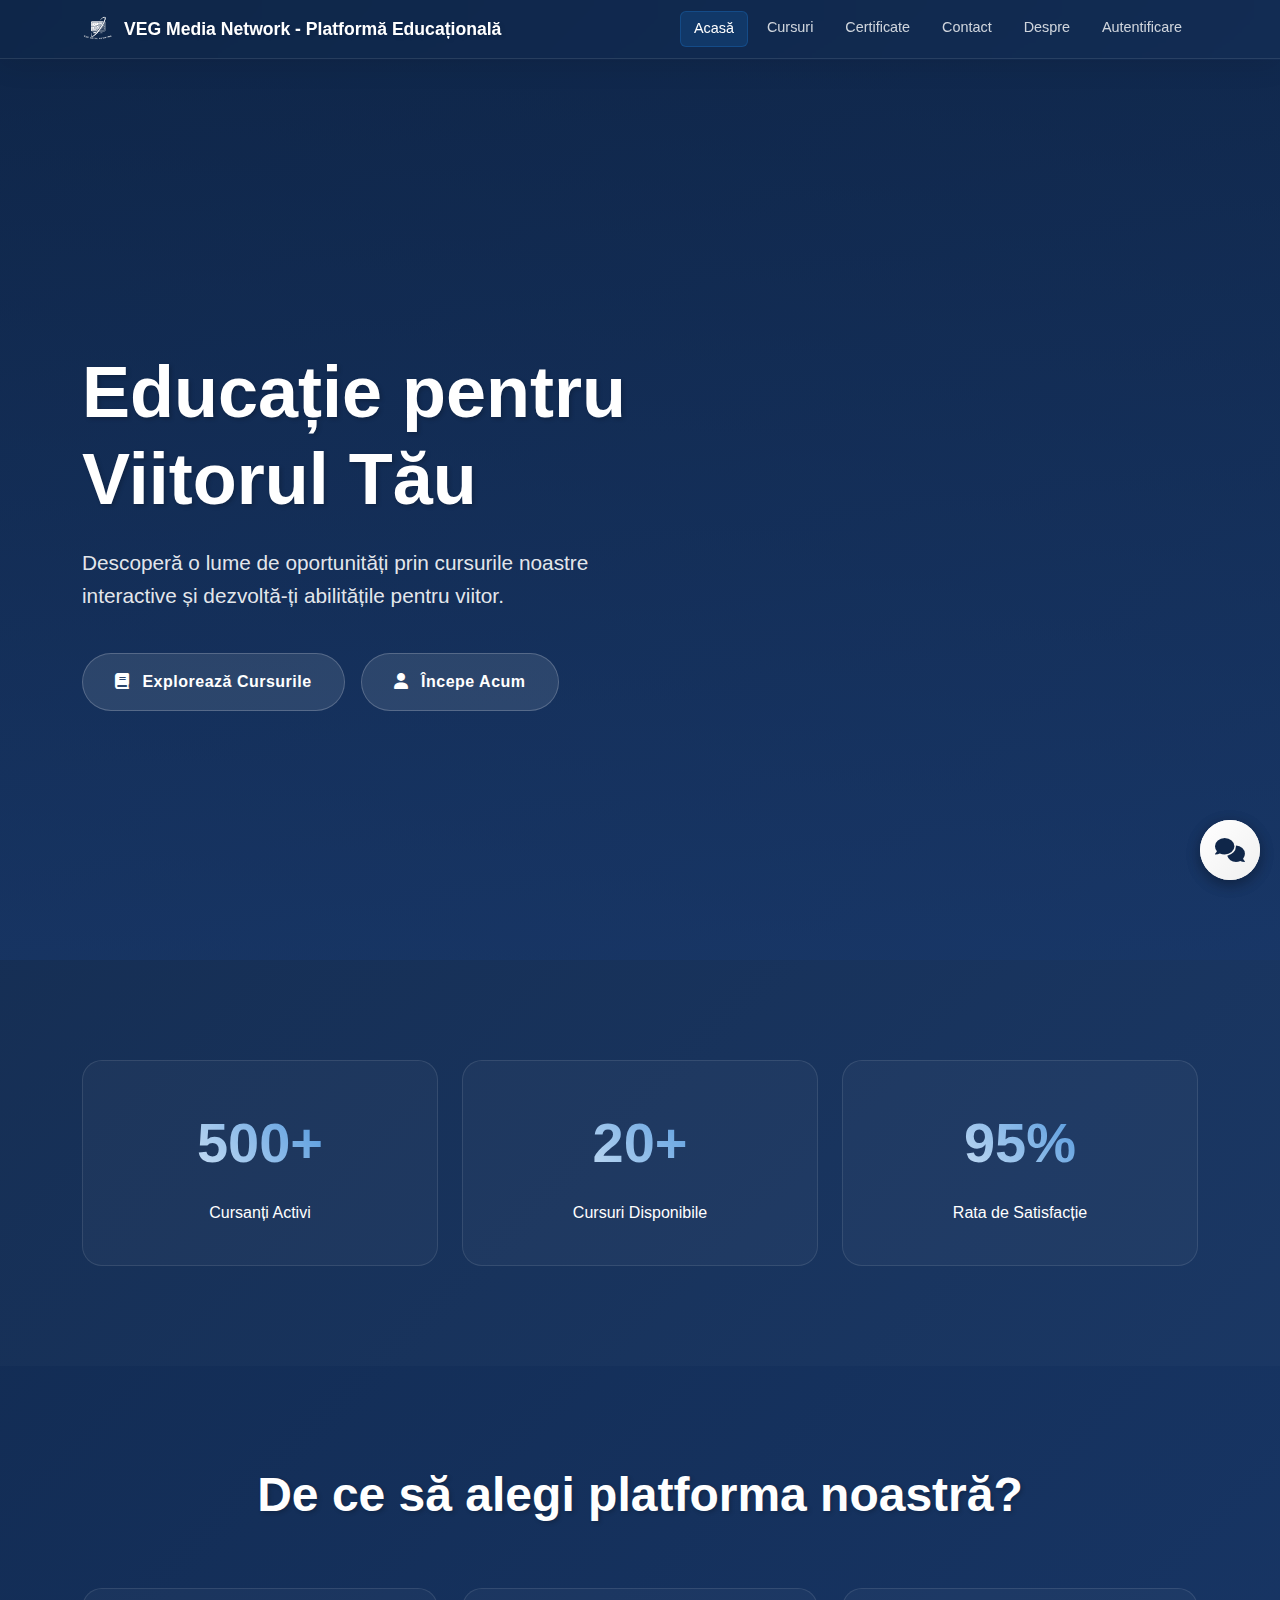
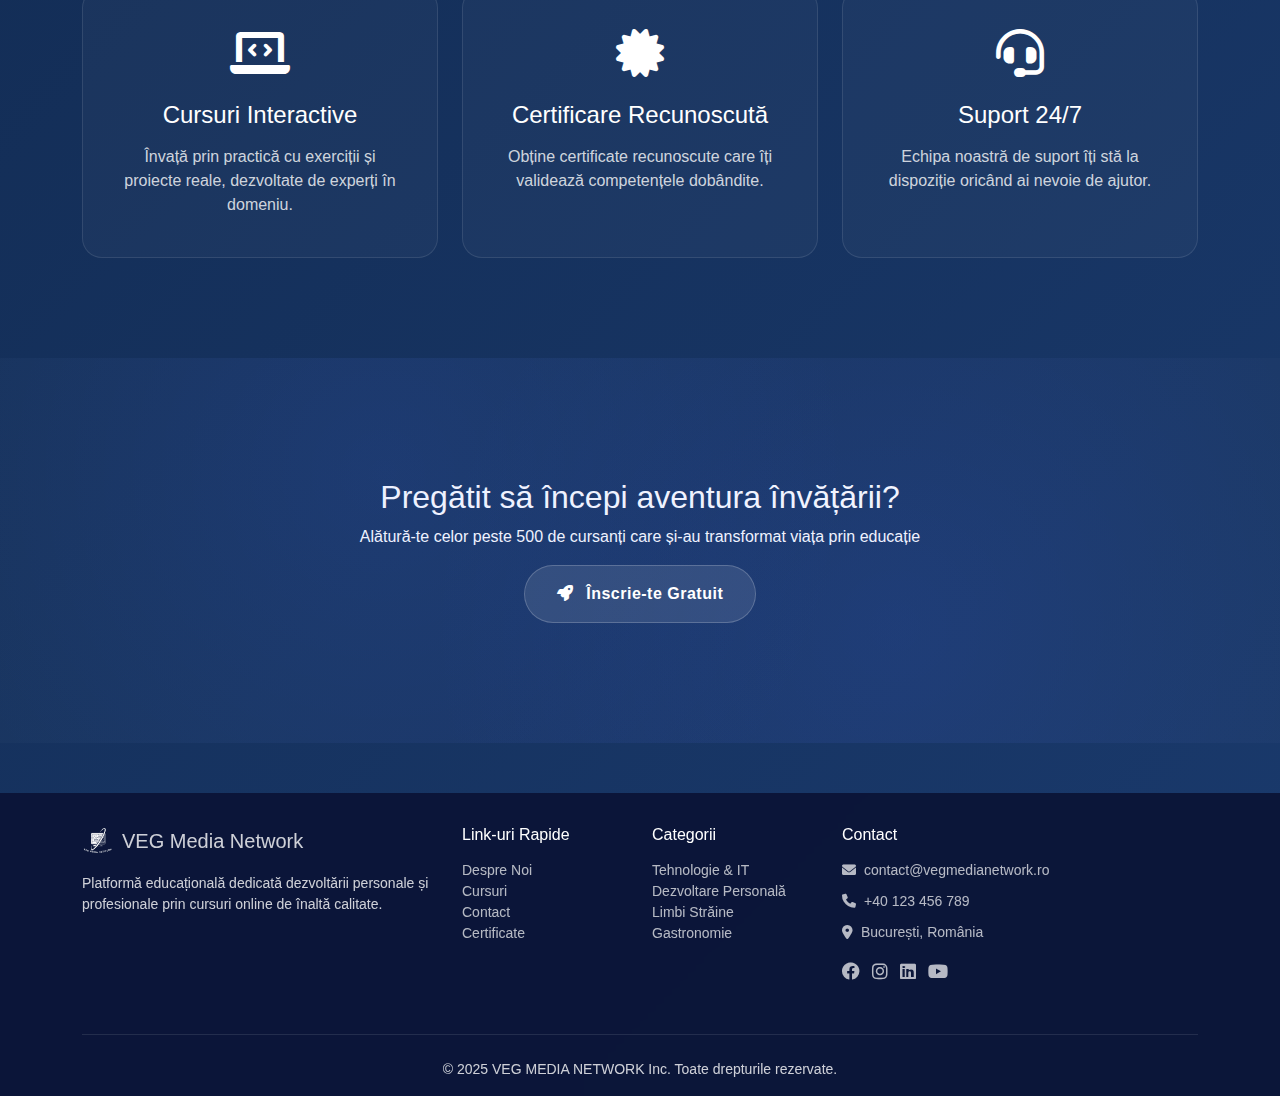
==== commit 4e0010b1: "1" ====
--- a/index.html
+++ b/index.html
@@ -778,316 +778,177 @@
             -webkit-text-fill-color: transparent;
         }
 
-        /* Stiluri pentru dispozitive mobile */
-        @media (max-width: 768px) {
-            .navbar-brand {
-                font-size: 1rem;
-            }
-
-            .navbar-brand img {
-                width: 28px;
-                height: 28px;
-            }
-
-            .hero-title {
-                font-size: 2.5rem;
-                text-align: center;
-            }
-
-            .hero-subtitle {
-                font-size: 1.1rem;
-                text-align: center;
-                padding: 0 1rem;
-            }
-
-            .hero-buttons {
-                flex-direction: column;
-                gap: 1rem;
-                width: 100%;
-                padding: 0 1rem;
-            }
-
-            .hero-buttons .btn {
-                width: 100%;
-                text-align: center;
-            }
-
-            .stats-section {
-                padding: 2rem 1rem;
-            }
-
-            .stat-item {
-                padding: 1rem;
-            }
-
-            .stat-number {
-                font-size: 2.5rem;
-            }
-
-            .stat-label {
-                font-size: 0.9rem;
-            }
-
-            .section-title {
-                font-size: 2rem;
-                text-align: center;
-            }
-
-            .section-subtitle {
-                font-size: 1rem;
-                text-align: center;
-                padding: 0 1rem;
-            }
-
-            .course-card {
-                margin-bottom: 1.5rem;
-            }
-
-            .course-card img {
-                height: 200px;
-            }
-
-            .course-card .card-body {
-                padding: 1rem;
-            }
-
-            .course-card .card-title {
-                font-size: 1.2rem;
-            }
-
-            .course-card .card-text {
-                font-size: 0.9rem;
-            }
-
-            .course-card .btn {
-                width: 100%;
-                text-align: center;
-            }
-
-            .features-grid {
-                grid-template-columns: 1fr;
-                gap: 1.5rem;
-                padding: 0 1rem;
-            }
-
-            .feature-card {
-                padding: 1.5rem;
-            }
-
-            .feature-card i {
-                font-size: 2rem;
-            }
-
-            .feature-card h3 {
-                font-size: 1.3rem;
-            }
-
-            .feature-card p {
-                font-size: 0.95rem;
-            }
-
-            .testimonial-card {
-                padding: 1.5rem;
-                margin: 0 1rem;
-            }
-
-            .testimonial-text {
-                font-size: 1rem;
-            }
-
-            .testimonial-author {
-                font-size: 0.9rem;
-            }
-
-            .testimonial-role {
-                font-size: 0.8rem;
-            }
-
-            .cta-section {
-                padding: 3rem 1rem;
-                text-align: center;
-            }
-
-            .cta-title {
-                font-size: 2rem;
-            }
-
-            .cta-subtitle {
-                font-size: 1rem;
-                margin-bottom: 2rem;
-            }
-
-            .cta-buttons {
-                flex-direction: column;
-                gap: 1rem;
-            }
-
-            .cta-buttons .btn {
-                width: 100%;
-                text-align: center;
-            }
-
-            .footer {
-                padding: 3rem 1rem;
-            }
-
-            .footer-content {
-                grid-template-columns: 1fr;
-                gap: 2rem;
-                text-align: center;
-            }
-
-            .footer-section h3 {
-                font-size: 1.3rem;
-            }
-
-            .footer-section ul {
-                padding: 0;
-            }
-
-            .footer-section ul li {
-                margin-bottom: 0.8rem;
-            }
-
-            .social-links {
-                justify-content: center;
-            }
-
-            .footer-bottom {
-                flex-direction: column;
-                text-align: center;
-                gap: 1rem;
-            }
-
-            /* Ajustări pentru dropdown menu pe mobile */
-            .dropdown-menu {
-                background: rgba(15, 38, 73, 0.98);
-                border: none;
-                border-radius: 0;
-                margin-top: 0;
-                padding: 0.5rem;
-            }
-
-            .dropdown-menu .dropdown-item {
-                padding: 0.8rem 1rem;
-                text-align: center;
-            }
-
-            /* Ajustări pentru butoane pe mobile */
-            .btn {
-                padding: 0.8rem 1.5rem;
-                font-size: 0.95rem;
-            }
-
-            /* Ajustări pentru container pe mobile */
-            .container {
-                padding-left: 1rem;
-                padding-right: 1rem;
-            }
-
-            /* Ajustări pentru navbar pe mobile */
-            .navbar {
-                padding: 0.5rem 0;
-            }
-
-            .navbar-toggler {
-                padding: 0.4rem;
-            }
-
-            .navbar-toggler-icon {
-                width: 1.5rem;
-                height: 1.5rem;
-            }
-
-            .navbar-collapse {
-                background: rgba(15, 38, 73, 0.98);
-                padding: 1rem;
-                border-radius: 8px;
-                margin-top: 0.5rem;
-            }
-
-            .nav-link {
-                padding: 0.8rem 1rem !important;
-                text-align: center;
-            }
-
-            /* Ajustări pentru carduri pe mobile */
-            .card {
-                margin-bottom: 1.5rem;
-            }
-
-            .card-body {
-                padding: 1rem;
-            }
-
-            .card-title {
-                font-size: 1.2rem;
-            }
-
-            .card-text {
-                font-size: 0.9rem;
-            }
-
-            /* Ajustări pentru imagini pe mobile */
-            img {
-                max-width: 100%;
-                height: auto;
-            }
-
-            /* Ajustări pentru spațiere pe mobile */
-            section {
-                padding: 3rem 0;
-            }
-
-            .section-title {
-                margin-bottom: 1.5rem;
-            }
-
-            /* Ajustări pentru grid pe mobile */
-            .row {
-                margin-left: -0.5rem;
-                margin-right: -0.5rem;
-            }
-
-            .col-md-4, .col-md-6 {
-                padding-left: 0.5rem;
-                padding-right: 0.5rem;
-            }
-        }
-
-        /* Stiluri pentru dispozitive foarte mici */
-        @media (max-width: 576px) {
-            .hero-title {
-                font-size: 2rem;
-            }
-
-            .hero-subtitle {
-                font-size: 1rem;
-            }
-
-            .stat-number {
-                font-size: 2rem;
-            }
-
-            .section-title {
-                font-size: 1.8rem;
-            }
-
-            .feature-card {
-                padding: 1.2rem;
-            }
-
-            .testimonial-card {
-                padding: 1.2rem;
-            }
-
-            .cta-title {
-                font-size: 1.8rem;
-            }
-
-            .footer-section h3 {
-                font-size: 1.2rem;
-            }
+        /* Chatbot Styles */
+        .chatbot-button {
+            position: fixed;
+            bottom: 20px;
+            right: 20px;
+            width: 60px;
+            height: 60px;
+            border-radius: 50%;
+            background: linear-gradient(135deg, #ffffff 0%, #f0f0f0 100%);
+            border: none;
+            box-shadow: 0 4px 15px rgba(0, 0, 0, 0.2);
+            cursor: pointer;
+            z-index: 1000;
+            display: flex;
+            align-items: center;
+            justify-content: center;
+            transition: all 0.3s ease;
+        }
+
+        .chatbot-button:hover {
+            transform: scale(1.1);
+            box-shadow: 0 8px 25px rgba(0, 0, 0, 0.3);
+        }
+
+        .chatbot-button i {
+            font-size: 24px;
+            color: #0f2649;
+        }
+
+        .chatbot-container {
+            position: fixed;
+            bottom: 90px;
+            right: 20px;
+            width: 350px;
+            height: 500px;
+            background: rgba(15, 38, 73, 0.95);
+            border-radius: 15px;
+            box-shadow: 0 8px 32px rgba(0, 0, 0, 0.2);
+            z-index: 1000;
+            display: none;
+            flex-direction: column;
+            backdrop-filter: blur(10px);
+            border: 1px solid rgba(255, 255, 255, 0.1);
+        }
+
+        .chatbot-header {
+            padding: 15px;
+            background: rgba(255, 255, 255, 0.05);
+            border-radius: 15px 15px 0 0;
+            border-bottom: 1px solid rgba(255, 255, 255, 0.1);
+            display: flex;
+            align-items: center;
+            justify-content: space-between;
+        }
+
+        .chatbot-header h4 {
+            color: #ffffff;
+            margin: 0;
+            font-size: 1.1rem;
+        }
+
+        .chatbot-close {
+            background: none;
+            border: none;
+            color: rgba(255, 255, 255, 0.8);
+            cursor: pointer;
+            font-size: 1.2rem;
+            padding: 0;
+            transition: all 0.3s ease;
+        }
+
+        .chatbot-close:hover {
+            color: #ffffff;
+            transform: scale(1.1);
+        }
+
+        .chatbot-messages {
+            flex-grow: 1;
+            padding: 15px;
+            overflow-y: auto;
+            display: flex;
+            flex-direction: column;
+            gap: 10px;
+        }
+
+        .message {
+            max-width: 80%;
+            padding: 10px 15px;
+            border-radius: 15px;
+            margin-bottom: 5px;
+            animation: fadeIn 0.3s ease;
+        }
+
+        .bot-message {
+            background: rgba(255, 255, 255, 0.1);
+            color: #ffffff;
+            align-self: flex-start;
+            border-bottom-left-radius: 5px;
+        }
+
+        .user-message {
+            background: rgba(255, 255, 255, 0.9);
+            color: #0f2649;
+            align-self: flex-end;
+            border-bottom-right-radius: 5px;
+        }
+
+        .chatbot-input {
+            padding: 15px;
+            border-top: 1px solid rgba(255, 255, 255, 0.1);
+            display: flex;
+            gap: 10px;
+        }
+
+        .chatbot-input input {
+            flex-grow: 1;
+            padding: 10px 15px;
+            border: 1px solid rgba(255, 255, 255, 0.2);
+            border-radius: 25px;
+            background: rgba(255, 255, 255, 0.1);
+            color: #ffffff;
+            outline: none;
+        }
+
+        .chatbot-input input::placeholder {
+            color: rgba(255, 255, 255, 0.5);
+        }
+
+        .chatbot-input button {
+            background: linear-gradient(135deg, #ffffff 0%, #f0f0f0 100%);
+            border: none;
+            border-radius: 50%;
+            width: 40px;
+            height: 40px;
+            display: flex;
+            align-items: center;
+            justify-content: center;
+            cursor: pointer;
+            transition: all 0.3s ease;
+        }
+
+        .chatbot-input button:hover {
+            transform: scale(1.1);
+        }
+
+        .chatbot-input button i {
+            color: #0f2649;
+        }
+
+        @keyframes fadeIn {
+            from { opacity: 0; transform: translateY(10px); }
+            to { opacity: 1; transform: translateY(0); }
+        }
+
+        /* Scrollbar Styles for Chat Messages */
+        .chatbot-messages::-webkit-scrollbar {
+            width: 6px;
+        }
+
+        .chatbot-messages::-webkit-scrollbar-track {
+            background: rgba(255, 255, 255, 0.1);
+            border-radius: 3px;
+        }
+
+        .chatbot-messages::-webkit-scrollbar-thumb {
+            background: rgba(255, 255, 255, 0.2);
+            border-radius: 3px;
+        }
+
+        .chatbot-messages::-webkit-scrollbar-thumb:hover {
+            background: rgba(255, 255, 255, 0.3);
         }
     </style>
 </head>
@@ -1105,16 +966,19 @@
             <div class="collapse navbar-collapse" id="navbarNav">
                 <ul class="navbar-nav ms-auto">
                     <li class="nav-item">
-                        <a class="nav-link" href="index.html">Acasă</a>
+                        <a class="nav-link active" href="index.html">Acasă</a>
                     </li>
                     <li class="nav-item">
                         <a class="nav-link" href="pages/cursuri.html">Cursuri</a>
                     </li>
                     <li class="nav-item">
-                        <a class="nav-link" href="pages/despre.html">Despre</a>
+                        <a class="nav-link" href="pages/certificate.html">Certificate</a>
                     </li>
                     <li class="nav-item">
                         <a class="nav-link" href="pages/contact.html">Contact</a>
+                    </li>
+                    <li class="nav-item">
+                        <a class="nav-link" href="pages/despre.html">Despre</a>
                     </li>
                     <li class="nav-item dropdown">
                         <a class="nav-link dropdown-toggle account-btn" href="#" role="button" data-bs-toggle="dropdown" style="display: none;">
@@ -1125,6 +989,7 @@
                             <li><a class="dropdown-item" href="pages/profil.html"><i class="fas fa-user"></i> Profilul meu</a></li>
                             <li><a class="dropdown-item" href="pages/cursuri-mele.html"><i class="fas fa-book"></i> Cursurile mele</a></li>
                             <li><a class="dropdown-item" href="pages/certificate.html"><i class="fas fa-certificate"></i> Certificate</a></li>
+                            <li><a class="dropdown-item" href="pages/conținut-interactiv.html"><i class="fas fa-gamepad"></i> Conținut Interactiv</a></li>
                             <li><a class="dropdown-item" href="pages/setari.html"><i class="fas fa-cog"></i> Setări</a></li>
                             <li><hr class="dropdown-divider"></li>
                             <li><a class="dropdown-item" href="#" onclick="logout(event)"><i class="fas fa-sign-out-alt"></i> Deconectare</a></li>
@@ -1290,28 +1155,28 @@
         </div>
     </footer>
 
+    <!-- Chatbot -->
+    <button class="chatbot-button" onclick="toggleChat()">
+        <i class="fas fa-comments"></i>
+    </button>
+
     <div class="chatbot-container">
-        <div class="chatbot-button" onclick="toggleChat()">
-            <i class="fas fa-robot"></i>
+        <div class="chatbot-header">
+            <h4><i class="fas fa-robot me-2"></i>Asistent Virtual</h4>
+            <button class="chatbot-close" onclick="toggleChat()">
+                <i class="fas fa-times"></i>
+            </button>
         </div>
-        <div class="chatbot-window">
-            <div class="chatbot-header">
-                <h3>Asistent Virtual</h3>
-                <button class="chatbot-close" onclick="toggleChat()">
-                    <i class="fas fa-times"></i>
-                </button>
+        <div class="chatbot-messages">
+            <div class="message bot-message">
+                Bună! Sunt asistentul virtual al platformei VEG Media Network. Cu ce te pot ajuta?
             </div>
-            <div class="chatbot-messages" id="chatMessages">
-                <div class="message bot">
-                    Bună! Sunt asistentul virtual al VEG Media Network. Cum te pot ajuta astăzi?
-                </div>
-            </div>
-            <div class="chatbot-input">
-                <input type="text" id="userInput" placeholder="Scrie un mesaj..." onkeypress="handleKeyPress(event)">
-                <button onclick="sendMessage()">
-                    <i class="fas fa-paper-plane"></i>
-                </button>
-            </div>
+        </div>
+        <div class="chatbot-input">
+            <input type="text" placeholder="Scrie un mesaj..." id="chatInput" onkeypress="handleKeyPress(event)">
+            <button onclick="sendMessage()">
+                <i class="fas fa-paper-plane"></i>
+            </button>
         </div>
     </div>
 
@@ -1325,37 +1190,31 @@
             const authBtn = document.querySelector('.auth-btn');
             const userName = document.getElementById('userName');
             
-            console.log('Status autentificare:', authState.isAuthenticated);
-            console.log('Date utilizator:', authState.user);
+            console.log('Verificare status autentificare:', authState);
             
             if (authState.isAuthenticated) {
                 if (userDropdown) {
                     userDropdown.style.display = 'block';
-                    console.log('Buton cont vizibil');
+                    console.log('Afișare buton cont');
                 }
                 if (authBtn) {
                     authBtn.style.display = 'none';
-                    console.log('Buton autentificare ascuns');
+                    console.log('Ascundere buton autentificare');
                 }
                 
-                try {
-                    const displayName = authState.user?.name || authState.user?.numeComplet || 'Contul meu';
-                    if (userName) {
-                        userName.textContent = displayName;
-                        console.log('Nume utilizator setat:', displayName);
-                    }
-                } catch (error) {
-                    console.error('Eroare la setarea numelui utilizatorului:', error);
-                    if (userName) userName.textContent = 'Contul meu';
+                if (userName && authState.user) {
+                    const displayName = authState.user.name || authState.user.numeComplet || 'Contul meu';
+                    userName.textContent = displayName;
+                    console.log('Nume utilizator setat:', displayName);
                 }
             } else {
                 if (userDropdown) {
                     userDropdown.style.display = 'none';
-                    console.log('Buton cont ascuns');
+                    console.log('Ascundere buton cont');
                 }
                 if (authBtn) {
                     authBtn.style.display = 'block';
-                    console.log('Buton autentificare vizibil');
+                    console.log('Afișare buton autentificare');
                 }
             }
         }
@@ -1363,34 +1222,21 @@
         // Funcție pentru deconectare
         function logout(e) {
             if (e) e.preventDefault();
-            console.log('Deconectare inițiată...');
-            
+            console.log('Deconectare...');
             localStorage.removeItem('authState');
             sessionStorage.removeItem('authState');
-            
             checkAuthStatus();
-            
-            console.log('Redirecționare către pagina de autentificare...');
             window.location.href = 'pages/autentificare.html';
-            
             return false;
         }
 
-        // Verifică starea de autentificare la încărcarea paginii
+        // Inițializare la încărcarea paginii
         document.addEventListener('DOMContentLoaded', function() {
-            console.log('DOM încărcat, verificare status...');
-            
-            // Verifică starea inițială
+            console.log('DOM încărcat, verificare autentificare...');
             checkAuthStatus();
-            
-            // Adaugă event listener pentru butonul de deconectare
-            const logoutBtn = document.querySelector('.dropdown-item[href="#"]:not([onclick])');
-            if (logoutBtn) {
-                logoutBtn.onclick = logout;
-            }
         });
 
-        // Verifică periodic starea de autentificare
+        // Verificare periodică
         setInterval(checkAuthStatus, 1000);
     </script>
 </body>
--- a/css/chatbot.css
+++ b/css/chatbot.css
@@ -1,27 +1,25 @@
-/* Stiluri pentru chatbot */
-.chatbot-container {
+/* Chatbot Styles */
+.chatbot-button {
     position: fixed;
     bottom: 20px;
     right: 20px;
-    z-index: 1000;
-}
-
-.chatbot-button {
     width: 60px;
     height: 60px;
-    background: linear-gradient(135deg, #ffffff 0%, rgba(255, 255, 255, 0.8) 100%);
     border-radius: 50%;
+    background: linear-gradient(135deg, #ffffff 0%, #f0f0f0 100%);
+    border: none;
+    box-shadow: 0 4px 15px rgba(0, 0, 0, 0.2);
+    cursor: pointer;
+    z-index: 1000;
     display: flex;
     align-items: center;
     justify-content: center;
-    cursor: pointer;
-    box-shadow: 0 4px 15px rgba(0, 0, 0, 0.2);
     transition: all 0.3s ease;
 }
 
 .chatbot-button:hover {
     transform: scale(1.1);
-    box-shadow: 0 6px 20px rgba(0, 0, 0, 0.3);
+    box-shadow: 0 8px 25px rgba(0, 0, 0, 0.3);
 }
 
 .chatbot-button i {
@@ -29,7 +27,7 @@
     color: #0f2649;
 }
 
-.chatbot-window {
+.chatbot-container {
     position: fixed;
     bottom: 90px;
     right: 20px;
@@ -37,102 +35,91 @@
     height: 500px;
     background: rgba(15, 38, 73, 0.95);
     border-radius: 15px;
-    box-shadow: 0 5px 25px rgba(0, 0, 0, 0.3);
+    box-shadow: 0 8px 32px rgba(0, 0, 0, 0.2);
+    z-index: 1000;
     display: none;
     flex-direction: column;
-    overflow: hidden;
     backdrop-filter: blur(10px);
     border: 1px solid rgba(255, 255, 255, 0.1);
 }
 
-.chatbot-window.active {
-    display: flex;
-    animation: slideUp 0.3s ease;
-}
-
 .chatbot-header {
-    padding: 15px 20px;
-    background: rgba(255, 255, 255, 0.1);
+    padding: 15px;
+    background: rgba(255, 255, 255, 0.05);
+    border-radius: 15px 15px 0 0;
+    border-bottom: 1px solid rgba(255, 255, 255, 0.1);
     display: flex;
     align-items: center;
     justify-content: space-between;
 }
 
-.chatbot-header h3 {
+.chatbot-header h4 {
+    color: #ffffff;
     margin: 0;
-    color: #ffffff;
-    font-size: 1.2rem;
-    font-weight: 600;
+    font-size: 1.1rem;
 }
 
 .chatbot-close {
     background: none;
     border: none;
-    color: #ffffff;
+    color: rgba(255, 255, 255, 0.8);
     cursor: pointer;
     font-size: 1.2rem;
-    padding: 5px;
+    padding: 0;
     transition: all 0.3s ease;
 }
 
 .chatbot-close:hover {
-    transform: rotate(90deg);
+    color: #ffffff;
+    transform: scale(1.1);
 }
 
 .chatbot-messages {
-    flex: 1;
-    padding: 20px;
+    flex-grow: 1;
+    padding: 15px;
     overflow-y: auto;
     display: flex;
     flex-direction: column;
-    gap: 15px;
+    gap: 10px;
 }
 
 .message {
     max-width: 80%;
     padding: 10px 15px;
     border-radius: 15px;
-    font-size: 0.95rem;
-    line-height: 1.4;
-    position: relative;
-}
-
-.message.user {
+    margin-bottom: 5px;
+    animation: fadeIn 0.3s ease;
+}
+
+.bot-message {
     background: rgba(255, 255, 255, 0.1);
     color: #ffffff;
-    margin-left: auto;
+    align-self: flex-start;
+    border-bottom-left-radius: 5px;
+}
+
+.user-message {
+    background: rgba(255, 255, 255, 0.9);
+    color: #0f2649;
+    align-self: flex-end;
     border-bottom-right-radius: 5px;
-}
-
-.message.bot {
-    background: rgba(255, 255, 255, 0.05);
-    color: #ffffff;
-    margin-right: auto;
-    border-bottom-left-radius: 5px;
 }
 
 .chatbot-input {
     padding: 15px;
-    background: rgba(255, 255, 255, 0.05);
+    border-top: 1px solid rgba(255, 255, 255, 0.1);
     display: flex;
     gap: 10px;
 }
 
 .chatbot-input input {
-    flex: 1;
+    flex-grow: 1;
+    padding: 10px 15px;
+    border: 1px solid rgba(255, 255, 255, 0.2);
+    border-radius: 25px;
     background: rgba(255, 255, 255, 0.1);
-    border: 1px solid rgba(255, 255, 255, 0.2);
-    border-radius: 8px;
-    padding: 10px 15px;
-    color: #ffffff;
-    font-size: 0.95rem;
-    transition: all 0.3s ease;
-}
-
-.chatbot-input input:focus {
+    color: #ffffff;
     outline: none;
-    border-color: rgba(255, 255, 255, 0.4);
-    background: rgba(255, 255, 255, 0.15);
 }
 
 .chatbot-input input::placeholder {
@@ -140,9 +127,9 @@
 }
 
 .chatbot-input button {
-    background: linear-gradient(135deg, #ffffff 0%, rgba(255, 255, 255, 0.8) 100%);
+    background: linear-gradient(135deg, #ffffff 0%, #f0f0f0 100%);
     border: none;
-    border-radius: 8px;
+    border-radius: 50%;
     width: 40px;
     height: 40px;
     display: flex;
@@ -153,24 +140,35 @@
 }
 
 .chatbot-input button:hover {
-    transform: scale(1.05);
-    box-shadow: 0 2px 10px rgba(255, 255, 255, 0.2);
+    transform: scale(1.1);
 }
 
 .chatbot-input button i {
     color: #0f2649;
-    font-size: 1.1rem;
-}
-
-@keyframes slideUp {
-    from {
-        opacity: 0;
-        transform: translateY(20px);
-    }
-    to {
-        opacity: 1;
-        transform: translateY(0);
-    }
+}
+
+@keyframes fadeIn {
+    from { opacity: 0; transform: translateY(10px); }
+    to { opacity: 1; transform: translateY(0); }
+}
+
+/* Scrollbar Styles for Chat Messages */
+.chatbot-messages::-webkit-scrollbar {
+    width: 6px;
+}
+
+.chatbot-messages::-webkit-scrollbar-track {
+    background: rgba(255, 255, 255, 0.1);
+    border-radius: 3px;
+}
+
+.chatbot-messages::-webkit-scrollbar-thumb {
+    background: rgba(255, 255, 255, 0.2);
+    border-radius: 3px;
+}
+
+.chatbot-messages::-webkit-scrollbar-thumb:hover {
+    background: rgba(255, 255, 255, 0.3);
 }
 
 /* Stiluri pentru dispozitive mobile */
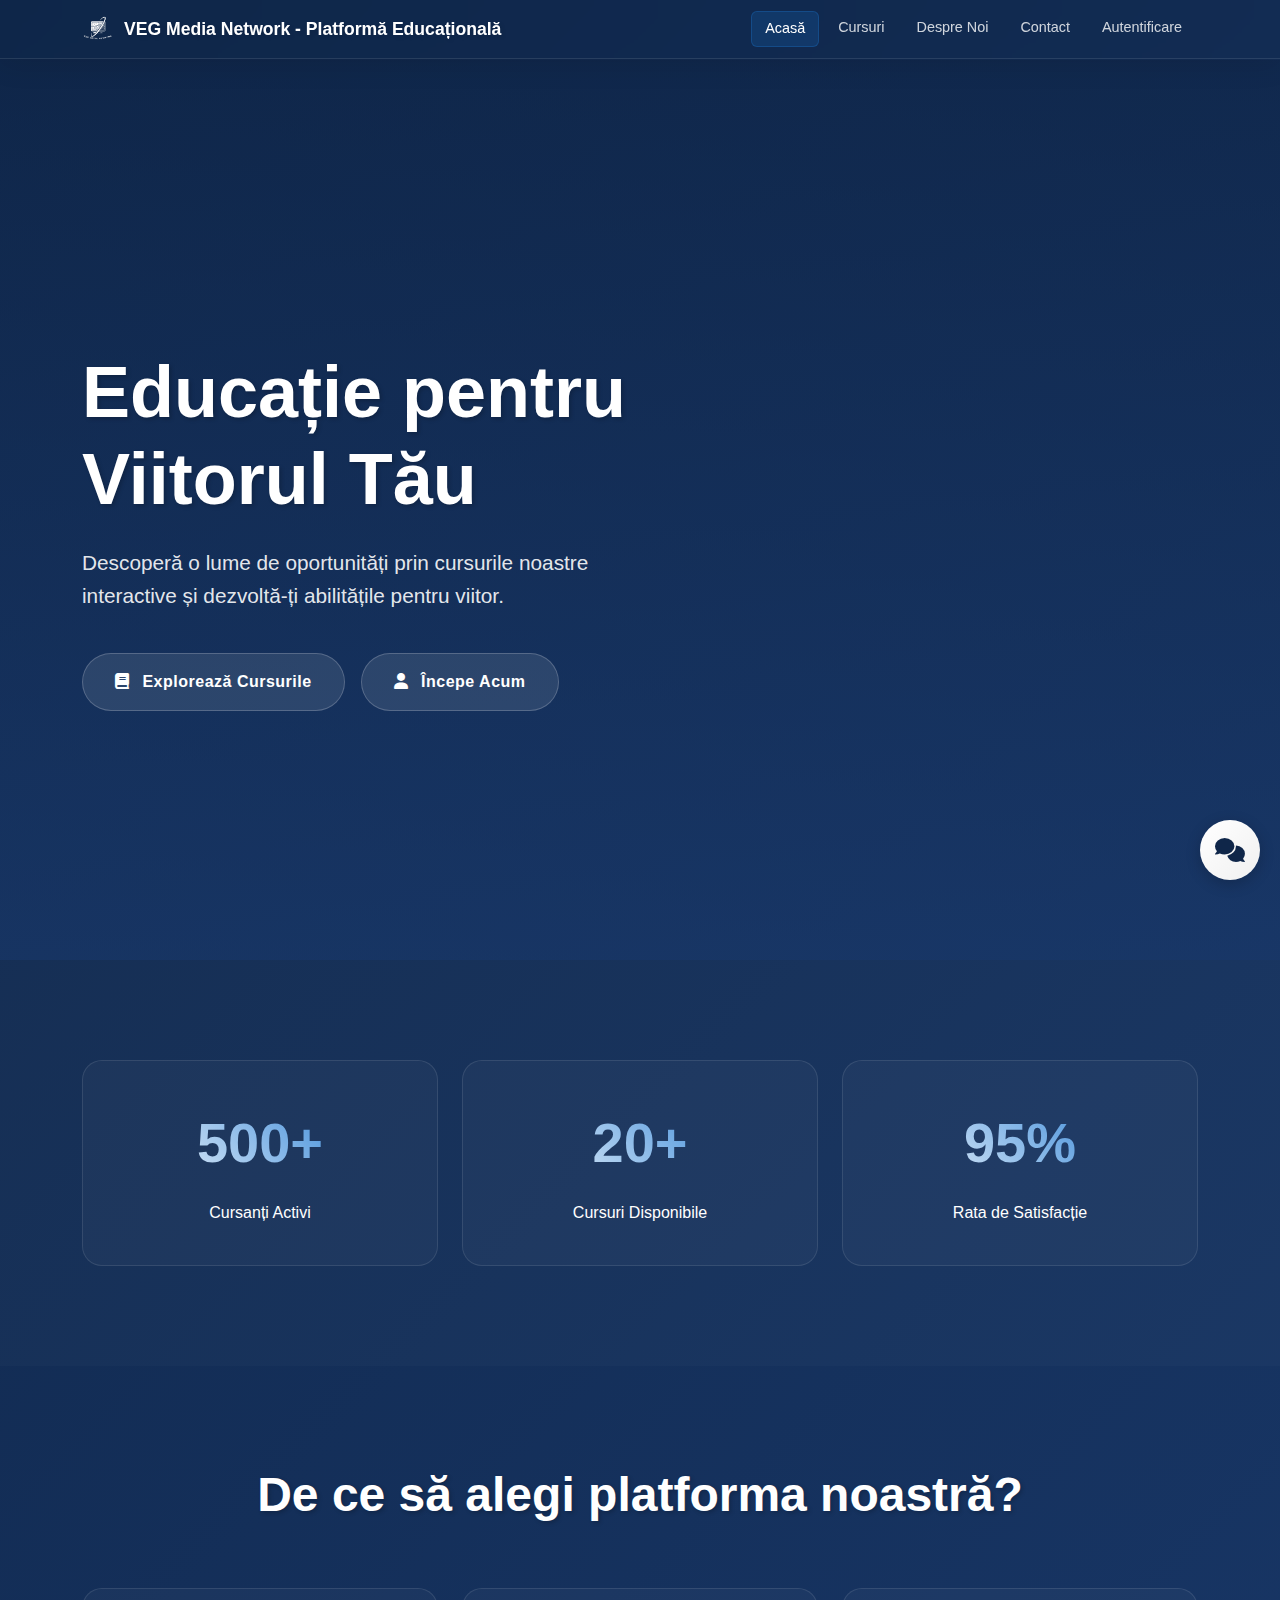
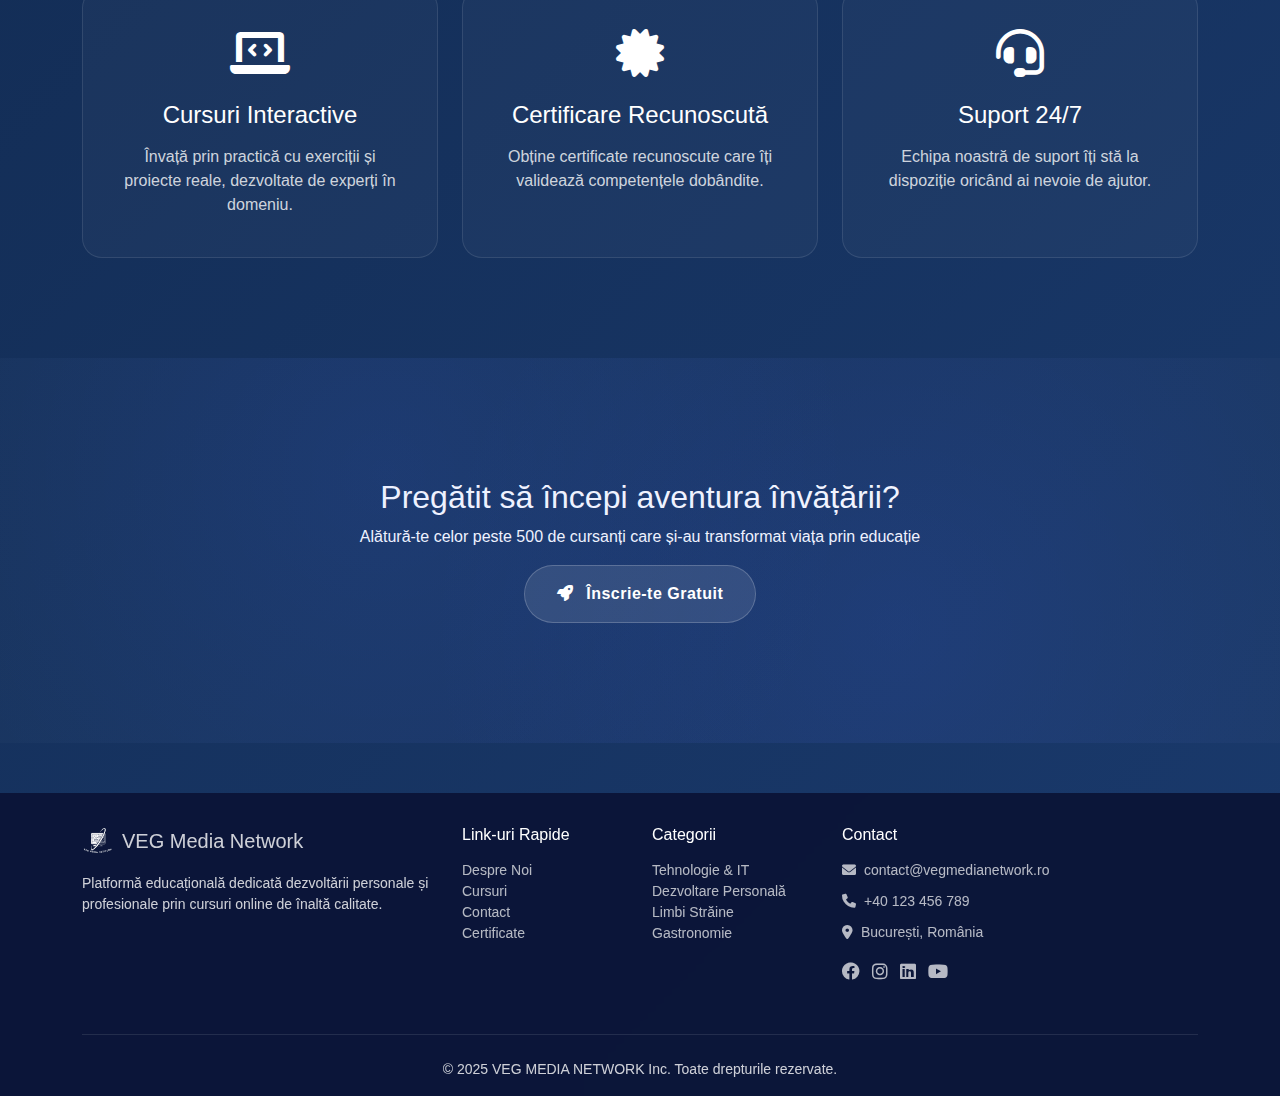
==== commit 1ee9bbd0: "2" ====
--- a/index.html
+++ b/index.html
@@ -958,7 +958,9 @@
         <div class="container">
             <a class="navbar-brand" href="index.html">
                 <img src="images/logo.png" alt="VEG Media Network Logo">
-                <div>VEG Media Network - Platformă Educațională</div>
+                <div>
+                    VEG Media Network - Platformă Educațională
+                </div>
             </a>
             <button class="navbar-toggler" type="button" data-bs-toggle="collapse" data-bs-target="#navbarNav">
                 <span class="navbar-toggler-icon"></span>
@@ -972,13 +974,10 @@
                         <a class="nav-link" href="pages/cursuri.html">Cursuri</a>
                     </li>
                     <li class="nav-item">
-                        <a class="nav-link" href="pages/certificate.html">Certificate</a>
+                        <a class="nav-link" href="pages/despre.html">Despre Noi</a>
                     </li>
                     <li class="nav-item">
                         <a class="nav-link" href="pages/contact.html">Contact</a>
-                    </li>
-                    <li class="nav-item">
-                        <a class="nav-link" href="pages/despre.html">Despre</a>
                     </li>
                     <li class="nav-item dropdown">
                         <a class="nav-link dropdown-toggle account-btn" href="#" role="button" data-bs-toggle="dropdown" style="display: none;">
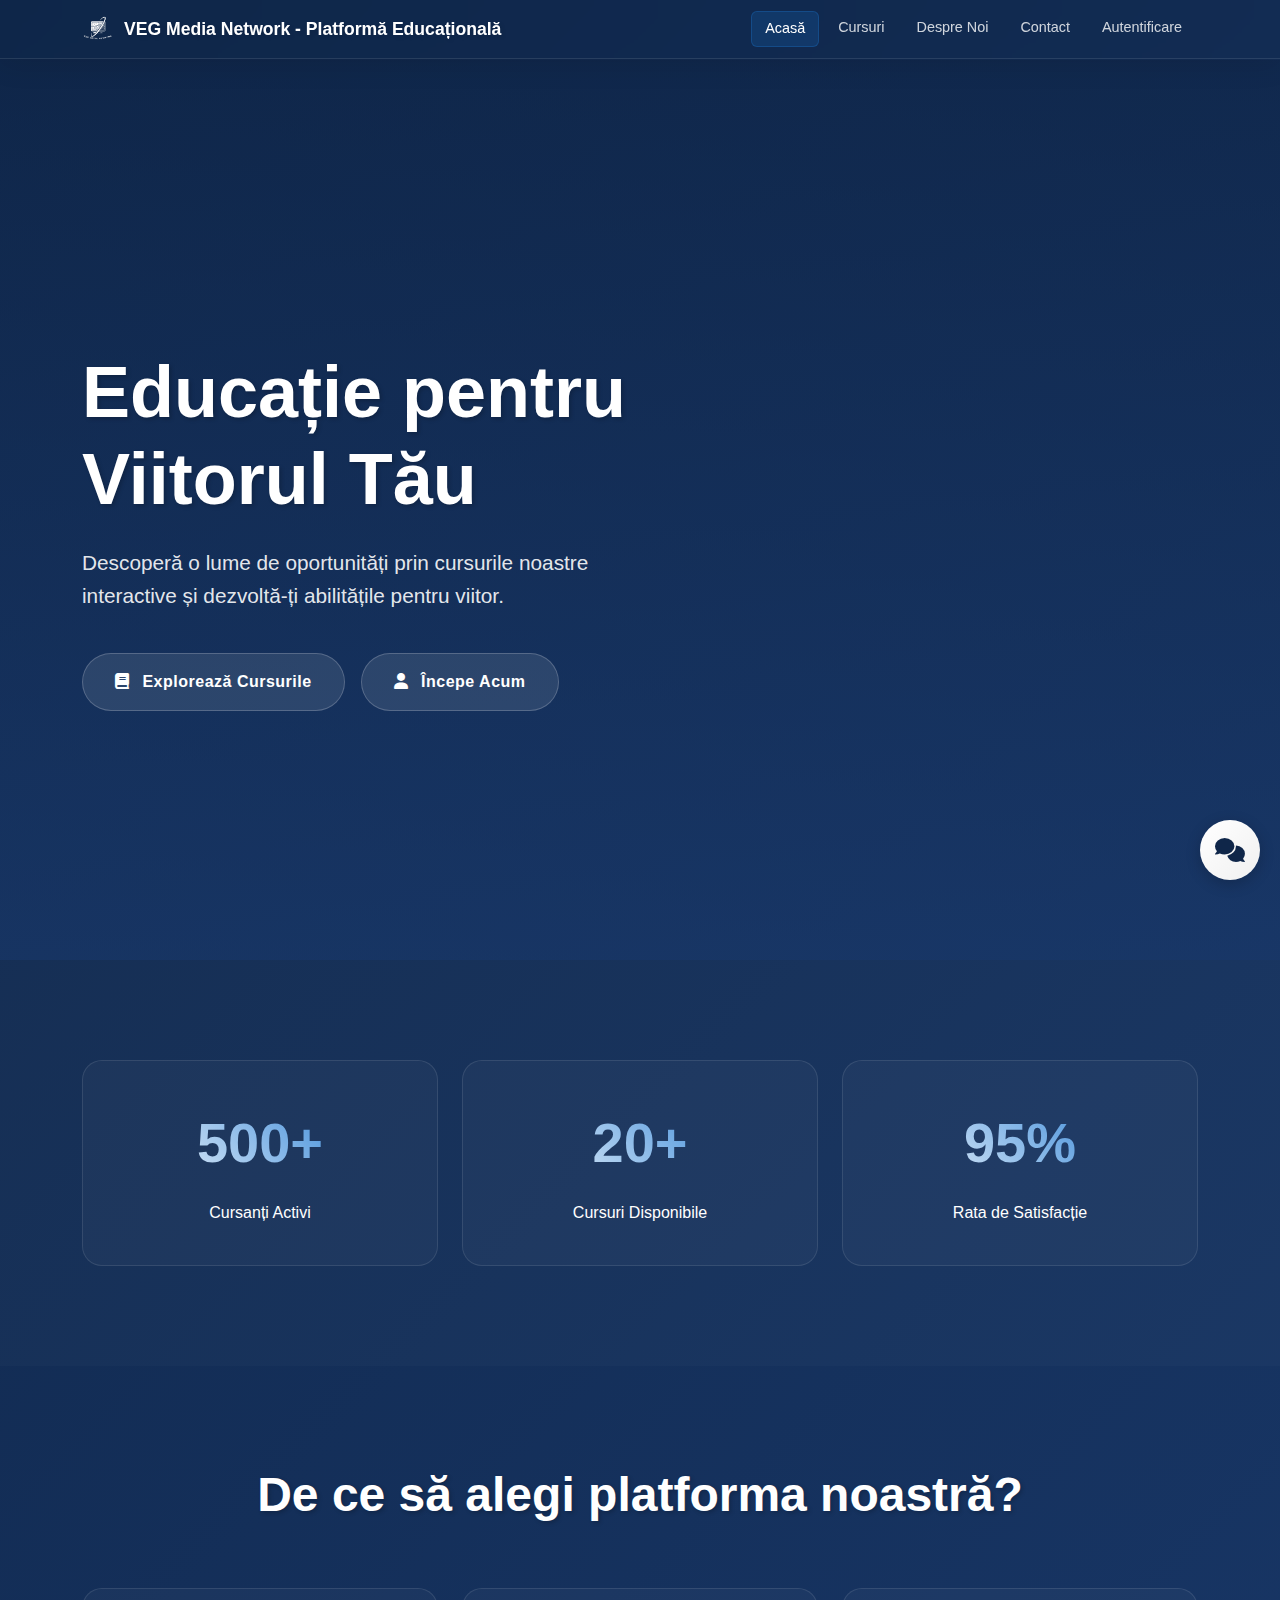
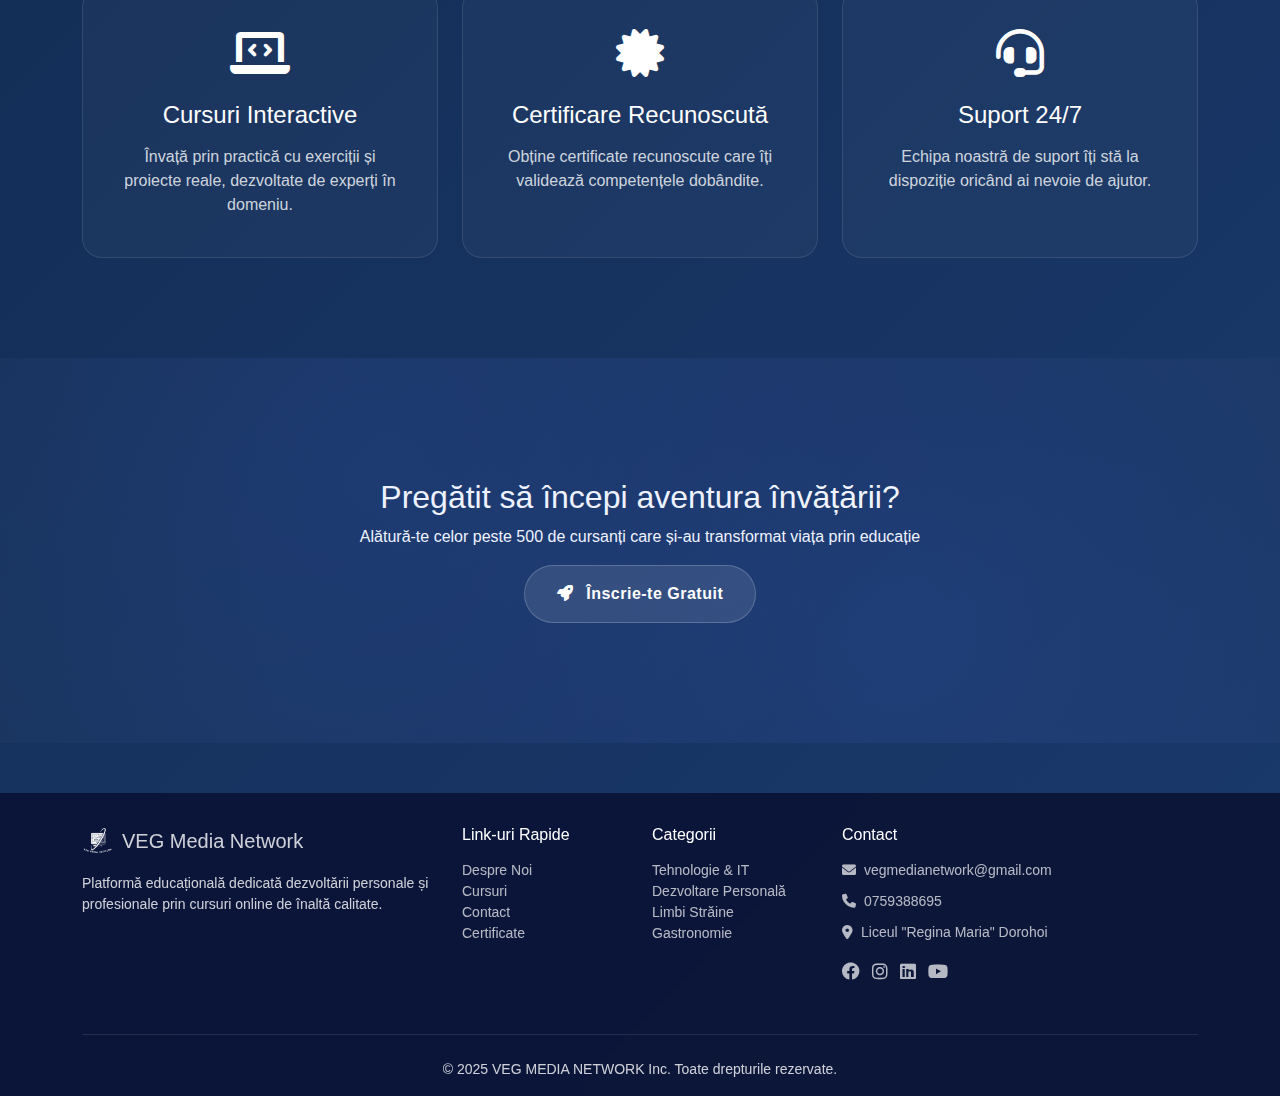
==== commit e5e14241: "Update index.html" ====
--- a/index.html
+++ b/index.html
@@ -989,6 +989,7 @@
                             <li><a class="dropdown-item" href="pages/cursuri-mele.html"><i class="fas fa-book"></i> Cursurile mele</a></li>
                             <li><a class="dropdown-item" href="pages/certificate.html"><i class="fas fa-certificate"></i> Certificate</a></li>
                             <li><a class="dropdown-item" href="pages/conținut-interactiv.html"><i class="fas fa-gamepad"></i> Conținut Interactiv</a></li>
+                            <li><a class="dropdown-item" href="pages/cariera.html"><i class="fas fa-graduation-cap"></i> Ghid de Carieră</a></li>
                             <li><a class="dropdown-item" href="pages/setari.html"><i class="fas fa-cog"></i> Setări</a></li>
                             <li><hr class="dropdown-divider"></li>
                             <li><a class="dropdown-item" href="#" onclick="logout(event)"><i class="fas fa-sign-out-alt"></i> Deconectare</a></li>
@@ -1134,9 +1135,9 @@
                 <div class="col-lg-4 col-md-4 mb-4">
                     <h6 class="text-white mb-3">Contact</h6>
                     <ul class="list-unstyled footer-contact">
-                        <li><i class="fas fa-envelope me-2"></i>contact@vegmedianetwork.ro</li>
-                        <li><i class="fas fa-phone me-2"></i>+40 123 456 789</li>
-                        <li><i class="fas fa-map-marker-alt me-2"></i>București, România</li>
+                        <li><i class="fas fa-envelope me-2"></i>vegmedianetwork@gmail.com</li>
+                        <li><i class="fas fa-phone me-2"></i>0759388695</li>
+                        <li><i class="fas fa-map-marker-alt me-2"></i>Liceul "Regina Maria" Dorohoi</li>
                     </ul>
                     <div class="social-links mt-3">
                         <a href="#" class="me-2"><i class="fab fa-facebook"></i></a>
